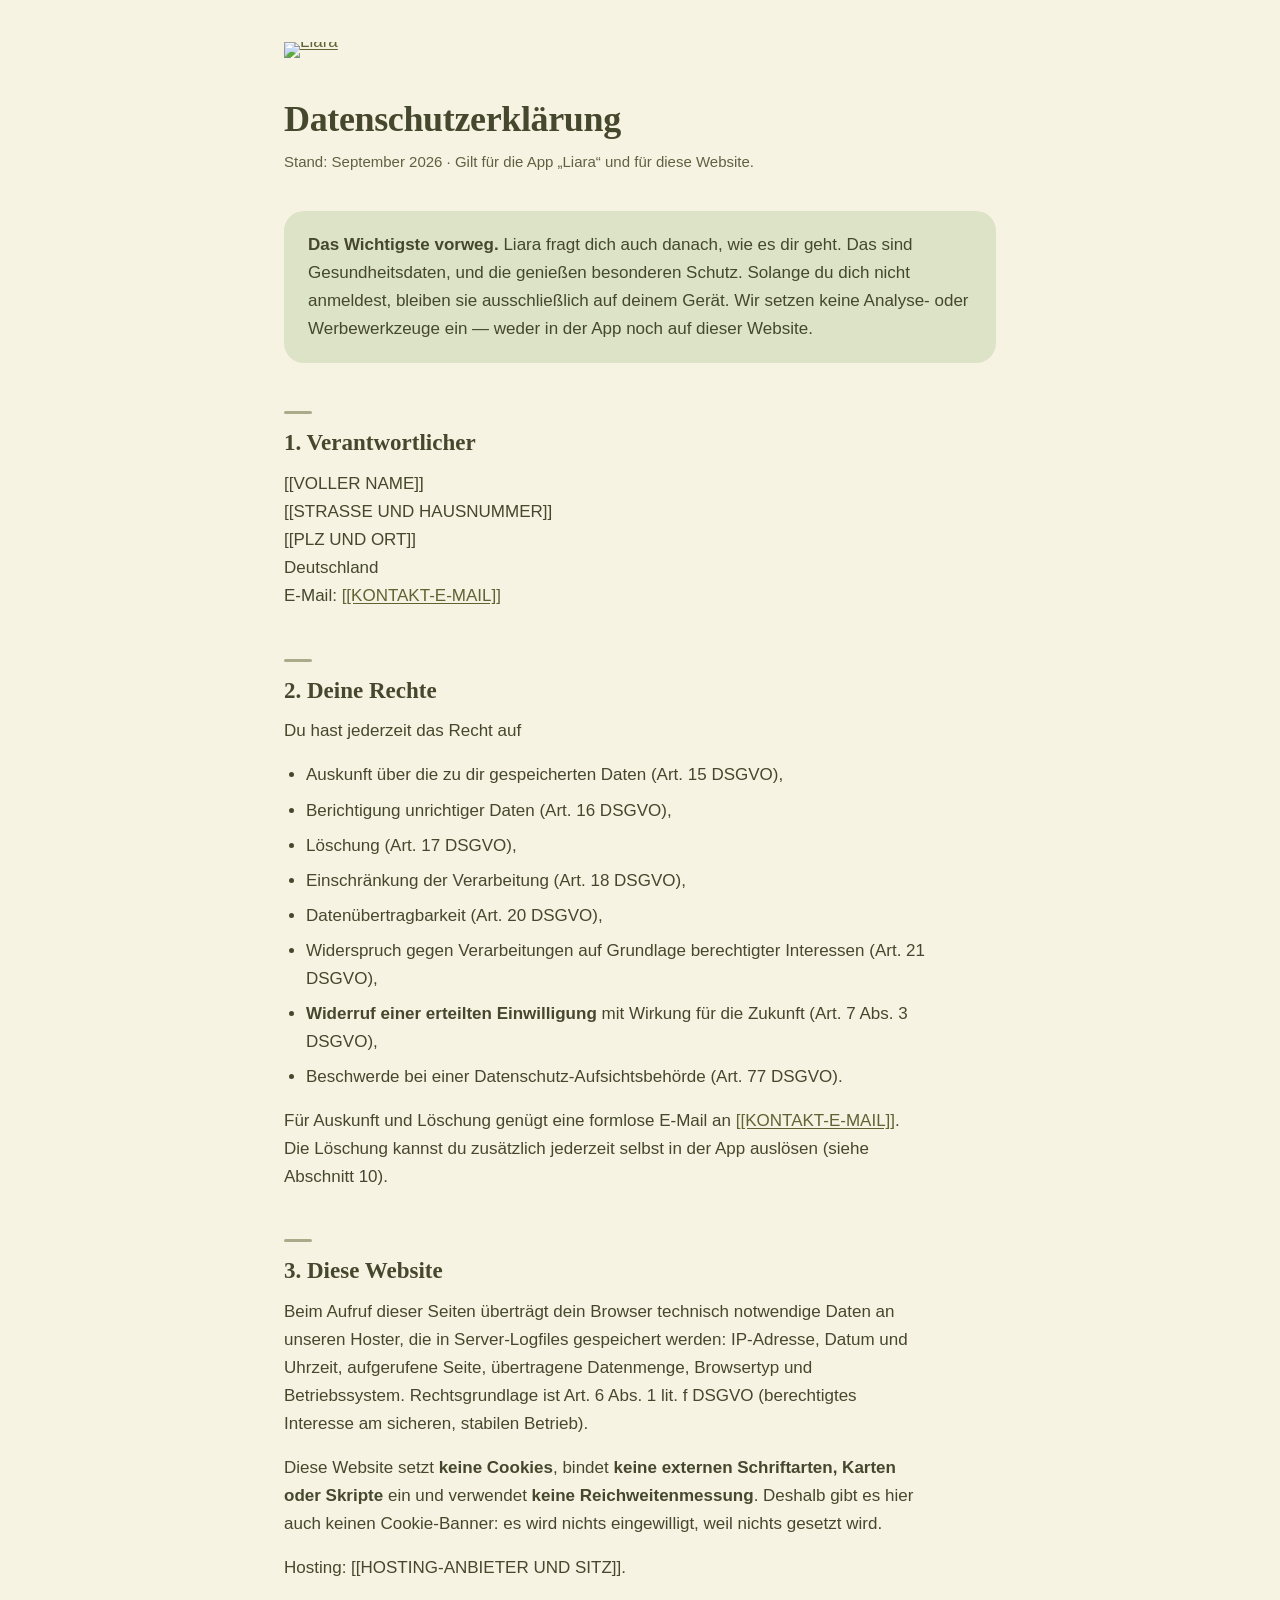
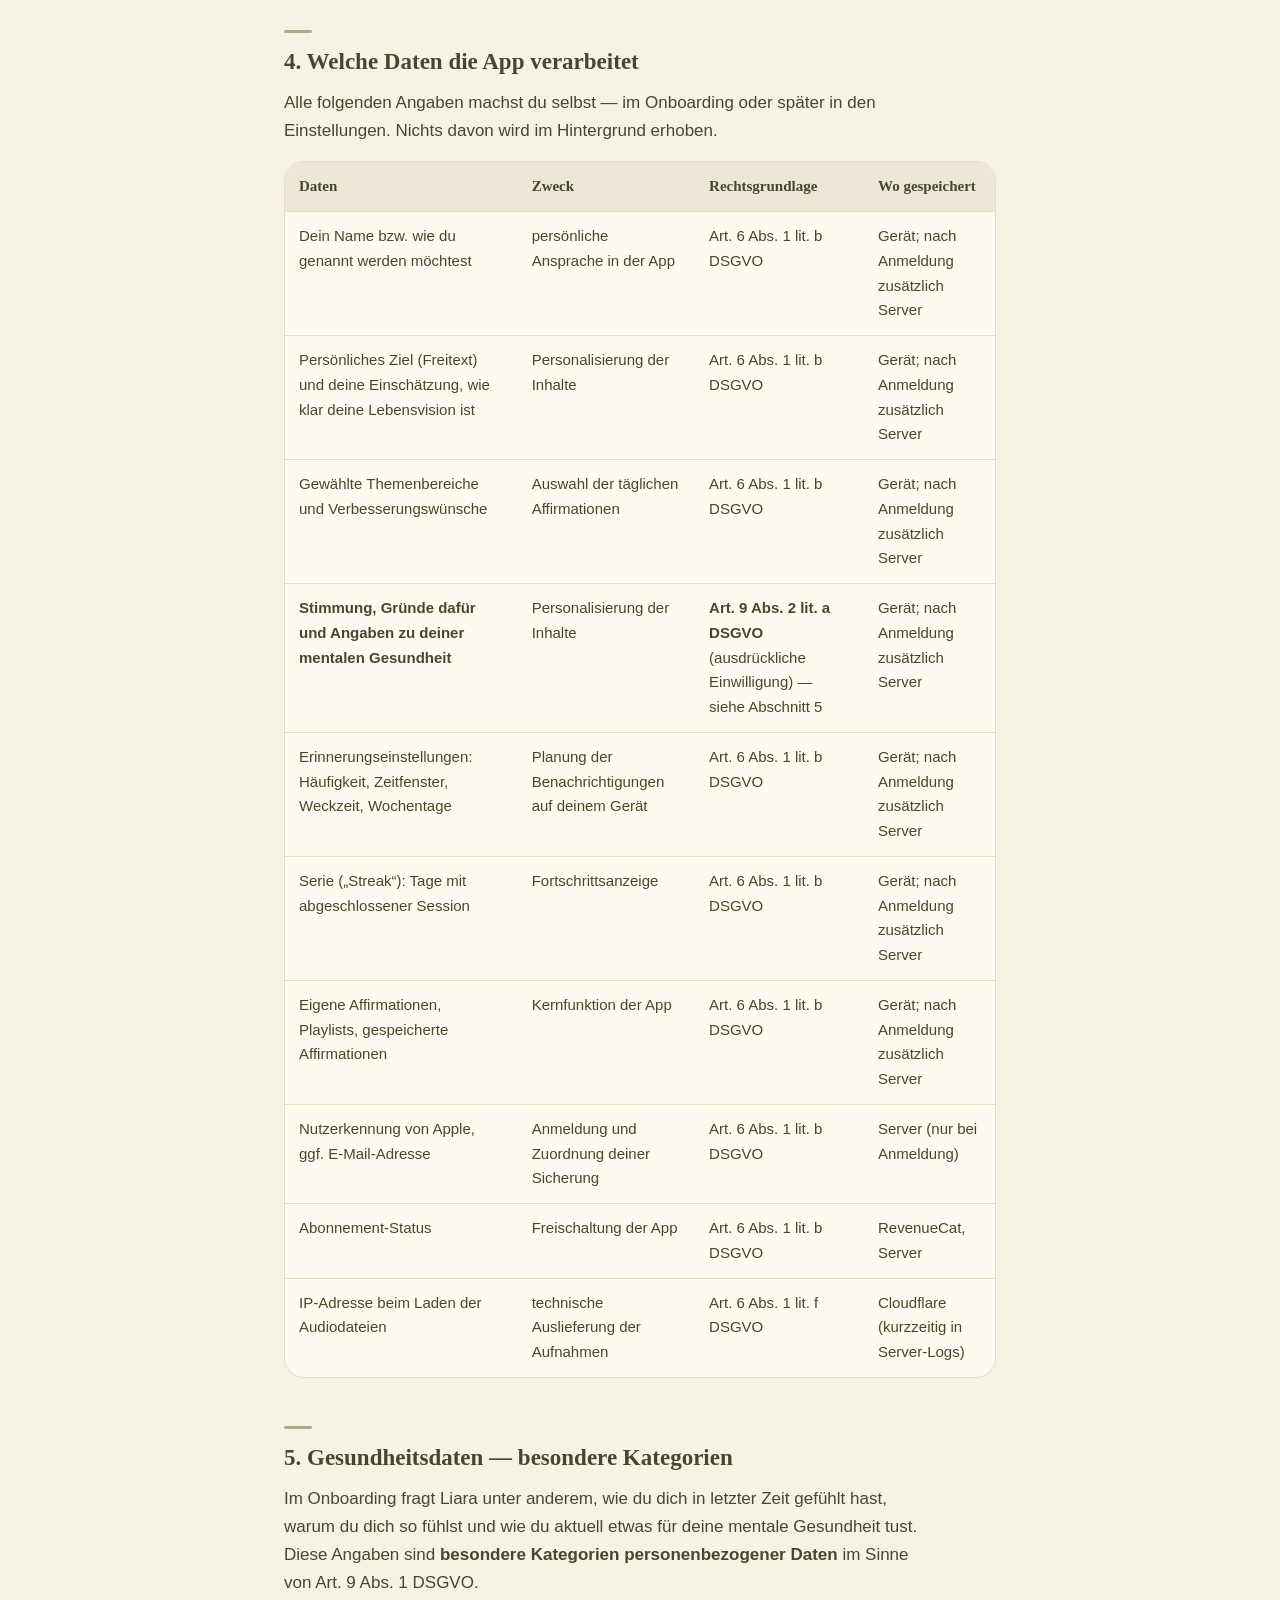
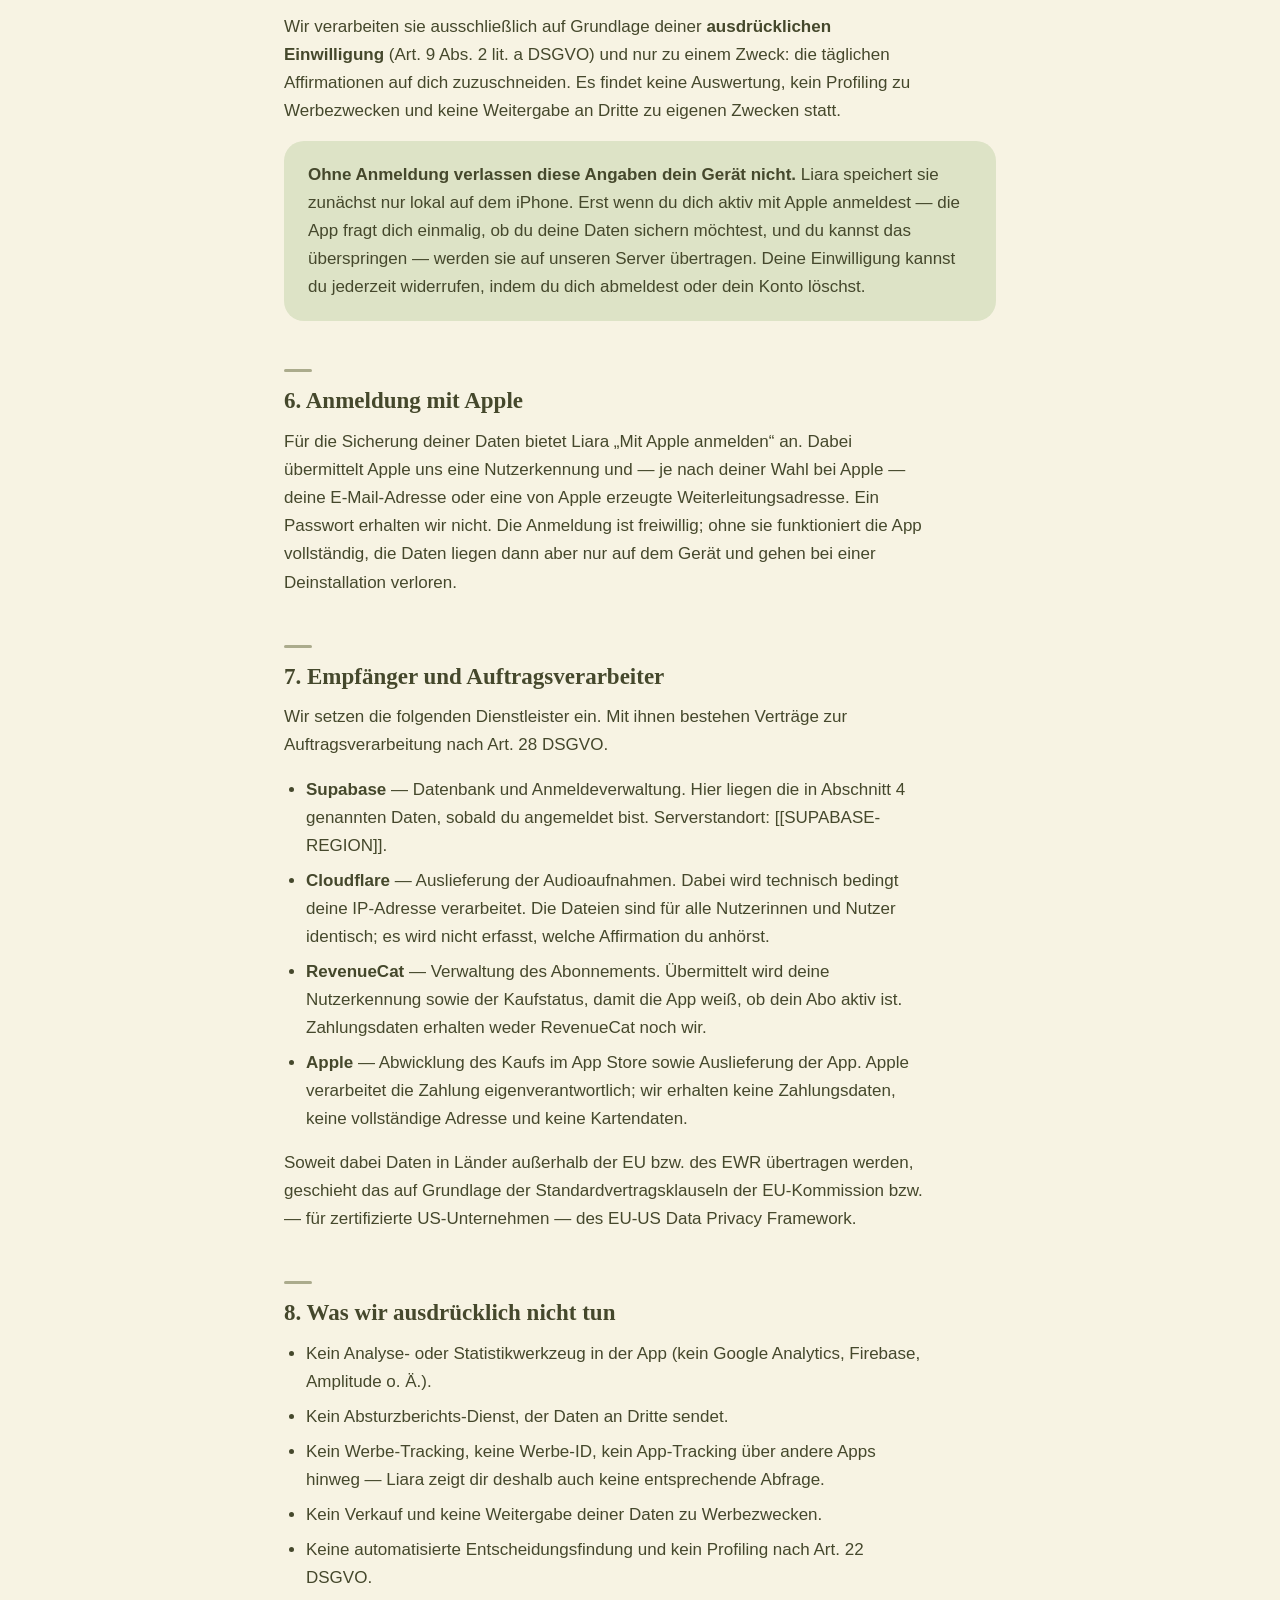
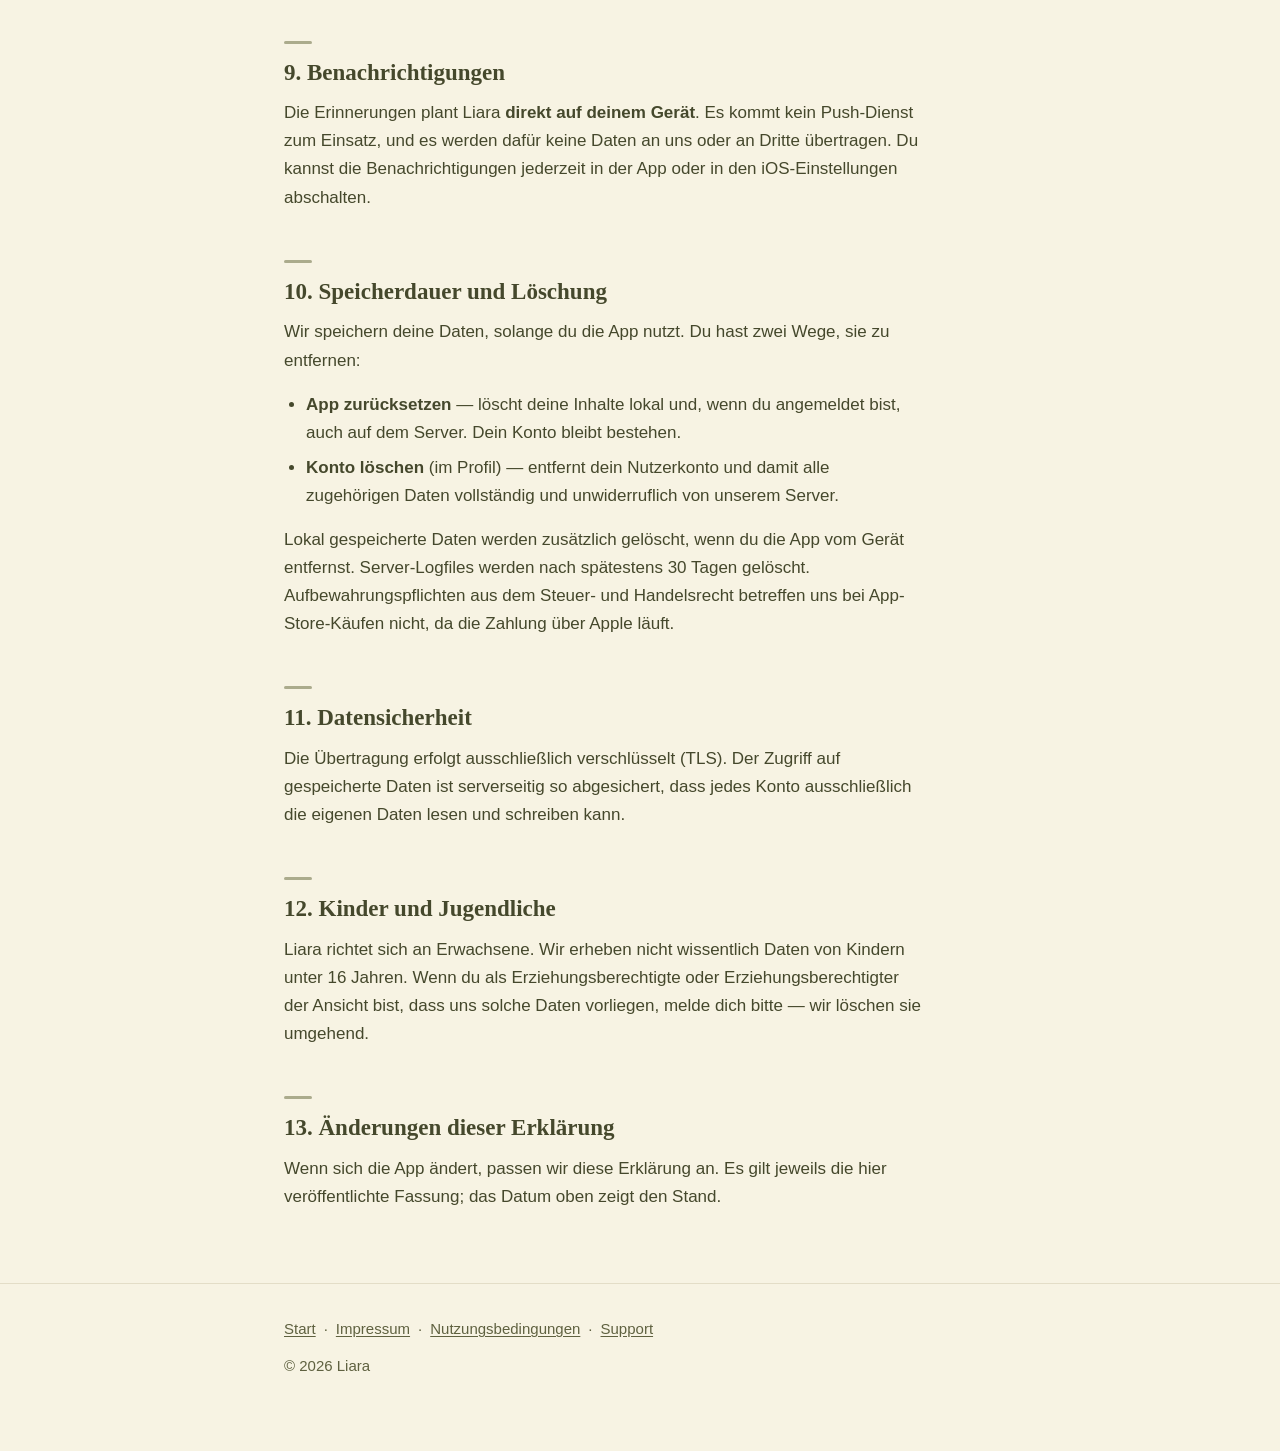
==== datenschutz.html @ dc2c60dd "Add files via upload" ====
<!DOCTYPE html>
<html lang="de">
<head>
<meta charset="utf-8">
<meta name="viewport" content="width=device-width, initial-scale=1">
<title>Datenschutzerklärung — Liara</title>
<meta name="description" content="Welche Daten Liara verarbeitet — und welche das Gerät nie verlassen.">
<link rel="icon" href="assets/favicon.png">
<link rel="apple-touch-icon" href="assets/favicon.png">
<meta property="og:type" content="website">
<meta property="og:title" content="Datenschutzerklärung — Liara">
<meta property="og:description" content="Welche Daten Liara verarbeitet — und welche das Gerät nie verlassen.">
<meta property="og:image" content="https://liara-manifestation.com/assets/og-image.png">
<meta property="og:image:width" content="1200">
<meta property="og:image:height" content="630">
<link rel="stylesheet" href="style.css">
</head>
<body>

<header class="site">
  <div class="wrap">
    <a class="brand" href="index.html"><img src="assets/wordmark.png" width="104" height="31" alt="Liara"></a>
  </div>
</header>

<main>
  <div class="wrap">

    <h1>Datenschutzerklärung</h1>
    <p class="updated">Stand: September 2026 · Gilt für die App „Liara“ und für diese Website.</p>

    <div class="callout">
      <p>
        <strong>Das Wichtigste vorweg.</strong> Liara fragt dich auch danach, wie
        es dir geht. Das sind Gesundheitsdaten, und die genießen besonderen
        Schutz. Solange du dich nicht anmeldest, bleiben sie ausschließlich auf
        deinem Gerät. Wir setzen keine Analyse- oder Werbewerkzeuge ein — weder
        in der App noch auf dieser Website.
      </p>
    </div>

    <h2>1. Verantwortlicher</h2>
    <address>
      [[VOLLER NAME]]<br>
      [[STRASSE UND HAUSNUMMER]]<br>
      [[PLZ UND ORT]]<br>
      Deutschland<br>
      E-Mail: <a href="mailto:[[KONTAKT-E-MAIL]]">[[KONTAKT-E-MAIL]]</a>
    </address>

    <h2>2. Deine Rechte</h2>
    <p>Du hast jederzeit das Recht auf</p>
    <ul>
      <li>Auskunft über die zu dir gespeicherten Daten (Art. 15 DSGVO),</li>
      <li>Berichtigung unrichtiger Daten (Art. 16 DSGVO),</li>
      <li>Löschung (Art. 17 DSGVO),</li>
      <li>Einschränkung der Verarbeitung (Art. 18 DSGVO),</li>
      <li>Datenübertragbarkeit (Art. 20 DSGVO),</li>
      <li>Widerspruch gegen Verarbeitungen auf Grundlage berechtigter Interessen (Art. 21 DSGVO),</li>
      <li><strong>Widerruf einer erteilten Einwilligung</strong> mit Wirkung für die Zukunft (Art. 7 Abs. 3 DSGVO),</li>
      <li>Beschwerde bei einer Datenschutz-Aufsichtsbehörde (Art. 77 DSGVO).</li>
    </ul>
    <p>
      Für Auskunft und Löschung genügt eine formlose E-Mail an
      <a href="mailto:[[KONTAKT-E-MAIL]]">[[KONTAKT-E-MAIL]]</a>. Die Löschung
      kannst du zusätzlich jederzeit selbst in der App auslösen (siehe
      Abschnitt 10).
    </p>

    <h2>3. Diese Website</h2>
    <p>
      Beim Aufruf dieser Seiten überträgt dein Browser technisch notwendige
      Daten an unseren Hoster, die in Server-Logfiles gespeichert werden:
      IP-Adresse, Datum und Uhrzeit, aufgerufene Seite, übertragene Datenmenge,
      Browsertyp und Betriebssystem. Rechtsgrundlage ist Art. 6 Abs. 1 lit. f
      DSGVO (berechtigtes Interesse am sicheren, stabilen Betrieb).
    </p>
    <p>
      Diese Website setzt <strong>keine Cookies</strong>, bindet
      <strong>keine externen Schriftarten, Karten oder Skripte</strong> ein und
      verwendet <strong>keine Reichweitenmessung</strong>. Deshalb gibt es hier
      auch keinen Cookie-Banner: es wird nichts eingewilligt, weil nichts
      gesetzt wird.
    </p>
    <p>Hosting: [[HOSTING-ANBIETER UND SITZ]].</p>

    <h2>4. Welche Daten die App verarbeitet</h2>
    <p>
      Alle folgenden Angaben machst du selbst — im Onboarding oder später in den
      Einstellungen. Nichts davon wird im Hintergrund erhoben.
    </p>

    <div class="table-scroll">
      <table>
        <thead>
          <tr>
            <th>Daten</th>
            <th>Zweck</th>
            <th>Rechtsgrundlage</th>
            <th>Wo gespeichert</th>
          </tr>
        </thead>
        <tbody>
          <tr>
            <td>Dein Name bzw. wie du genannt werden möchtest</td>
            <td>persönliche Ansprache in der App</td>
            <td>Art. 6 Abs. 1 lit. b DSGVO</td>
            <td>Gerät; nach Anmeldung zusätzlich Server</td>
          </tr>
          <tr>
            <td>Persönliches Ziel (Freitext) und deine Einschätzung, wie klar deine Lebensvision ist</td>
            <td>Personalisierung der Inhalte</td>
            <td>Art. 6 Abs. 1 lit. b DSGVO</td>
            <td>Gerät; nach Anmeldung zusätzlich Server</td>
          </tr>
          <tr>
            <td>Gewählte Themenbereiche und Verbesserungswünsche</td>
            <td>Auswahl der täglichen Affirmationen</td>
            <td>Art. 6 Abs. 1 lit. b DSGVO</td>
            <td>Gerät; nach Anmeldung zusätzlich Server</td>
          </tr>
          <tr>
            <td><strong>Stimmung, Gründe dafür und Angaben zu deiner mentalen Gesundheit</strong></td>
            <td>Personalisierung der Inhalte</td>
            <td><strong>Art. 9 Abs. 2 lit. a DSGVO</strong> (ausdrückliche Einwilligung) — siehe Abschnitt 5</td>
            <td>Gerät; nach Anmeldung zusätzlich Server</td>
          </tr>
          <tr>
            <td>Erinnerungseinstellungen: Häufigkeit, Zeitfenster, Weckzeit, Wochentage</td>
            <td>Planung der Benachrichtigungen auf deinem Gerät</td>
            <td>Art. 6 Abs. 1 lit. b DSGVO</td>
            <td>Gerät; nach Anmeldung zusätzlich Server</td>
          </tr>
          <tr>
            <td>Serie („Streak“): Tage mit abgeschlossener Session</td>
            <td>Fortschrittsanzeige</td>
            <td>Art. 6 Abs. 1 lit. b DSGVO</td>
            <td>Gerät; nach Anmeldung zusätzlich Server</td>
          </tr>
          <tr>
            <td>Eigene Affirmationen, Playlists, gespeicherte Affirmationen</td>
            <td>Kernfunktion der App</td>
            <td>Art. 6 Abs. 1 lit. b DSGVO</td>
            <td>Gerät; nach Anmeldung zusätzlich Server</td>
          </tr>
          <tr>
            <td>Nutzerkennung von Apple, ggf. E-Mail-Adresse</td>
            <td>Anmeldung und Zuordnung deiner Sicherung</td>
            <td>Art. 6 Abs. 1 lit. b DSGVO</td>
            <td>Server (nur bei Anmeldung)</td>
          </tr>
          <tr>
            <td>Abonnement-Status</td>
            <td>Freischaltung der App</td>
            <td>Art. 6 Abs. 1 lit. b DSGVO</td>
            <td>RevenueCat, Server</td>
          </tr>
          <tr>
            <td>IP-Adresse beim Laden der Audiodateien</td>
            <td>technische Auslieferung der Aufnahmen</td>
            <td>Art. 6 Abs. 1 lit. f DSGVO</td>
            <td>Cloudflare (kurzzeitig in Server-Logs)</td>
          </tr>
        </tbody>
      </table>
    </div>

    <h2>5. Gesundheitsdaten — besondere Kategorien</h2>
    <p>
      Im Onboarding fragt Liara unter anderem, wie du dich in letzter Zeit
      gefühlt hast, warum du dich so fühlst und wie du aktuell etwas für deine
      mentale Gesundheit tust. Diese Angaben sind <strong>besondere Kategorien
      personenbezogener Daten</strong> im Sinne von Art. 9 Abs. 1 DSGVO.
    </p>
    <p>
      Wir verarbeiten sie ausschließlich auf Grundlage deiner
      <strong>ausdrücklichen Einwilligung</strong> (Art. 9 Abs. 2 lit. a DSGVO)
      und nur zu einem Zweck: die täglichen Affirmationen auf dich
      zuzuschneiden. Es findet keine Auswertung, kein Profiling zu Werbezwecken
      und keine Weitergabe an Dritte zu eigenen Zwecken statt.
    </p>
    <div class="callout">
      <p>
        <strong>Ohne Anmeldung verlassen diese Angaben dein Gerät nicht.</strong>
        Liara speichert sie zunächst nur lokal auf dem iPhone. Erst wenn du dich
        aktiv mit Apple anmeldest — die App fragt dich einmalig, ob du deine
        Daten sichern möchtest, und du kannst das überspringen — werden sie auf
        unseren Server übertragen. Deine Einwilligung kannst du jederzeit
        widerrufen, indem du dich abmeldest oder dein Konto löschst.
      </p>
    </div>

    <h2>6. Anmeldung mit Apple</h2>
    <p>
      Für die Sicherung deiner Daten bietet Liara „Mit Apple anmelden“ an. Dabei
      übermittelt Apple uns eine Nutzerkennung und — je nach deiner Wahl bei
      Apple — deine E-Mail-Adresse oder eine von Apple erzeugte
      Weiterleitungsadresse. Ein Passwort erhalten wir nicht. Die Anmeldung ist
      freiwillig; ohne sie funktioniert die App vollständig, die Daten liegen
      dann aber nur auf dem Gerät und gehen bei einer Deinstallation verloren.
    </p>

    <h2>7. Empfänger und Auftragsverarbeiter</h2>
    <p>
      Wir setzen die folgenden Dienstleister ein. Mit ihnen bestehen Verträge
      zur Auftragsverarbeitung nach Art. 28 DSGVO.
    </p>
    <ul>
      <li>
        <strong>Supabase</strong> — Datenbank und Anmeldeverwaltung. Hier liegen
        die in Abschnitt 4 genannten Daten, sobald du angemeldet bist.
        Serverstandort: [[SUPABASE-REGION]].
      </li>
      <li>
        <strong>Cloudflare</strong> — Auslieferung der Audioaufnahmen. Dabei
        wird technisch bedingt deine IP-Adresse verarbeitet. Die Dateien sind
        für alle Nutzerinnen und Nutzer identisch; es wird nicht erfasst, welche
        Affirmation du anhörst.
      </li>
      <li>
        <strong>RevenueCat</strong> — Verwaltung des Abonnements. Übermittelt
        wird deine Nutzerkennung sowie der Kaufstatus, damit die App weiß, ob
        dein Abo aktiv ist. Zahlungsdaten erhalten weder RevenueCat noch wir.
      </li>
      <li>
        <strong>Apple</strong> — Abwicklung des Kaufs im App Store sowie
        Auslieferung der App. Apple verarbeitet die Zahlung eigenverantwortlich;
        wir erhalten keine Zahlungsdaten, keine vollständige Adresse und keine
        Kartendaten.
      </li>
    </ul>
    <p>
      Soweit dabei Daten in Länder außerhalb der EU bzw. des EWR übertragen
      werden, geschieht das auf Grundlage der Standardvertragsklauseln der
      EU-Kommission bzw. — für zertifizierte US-Unternehmen — des EU-US Data
      Privacy Framework.
    </p>

    <h2>8. Was wir ausdrücklich nicht tun</h2>
    <ul>
      <li>Kein Analyse- oder Statistikwerkzeug in der App (kein Google Analytics, Firebase, Amplitude o. Ä.).</li>
      <li>Kein Absturzberichts-Dienst, der Daten an Dritte sendet.</li>
      <li>Kein Werbe-Tracking, keine Werbe-ID, kein App-Tracking über andere Apps hinweg — Liara zeigt dir deshalb auch keine entsprechende Abfrage.</li>
      <li>Kein Verkauf und keine Weitergabe deiner Daten zu Werbezwecken.</li>
      <li>Keine automatisierte Entscheidungsfindung und kein Profiling nach Art. 22 DSGVO.</li>
    </ul>

    <h2>9. Benachrichtigungen</h2>
    <p>
      Die Erinnerungen plant Liara <strong>direkt auf deinem Gerät</strong>. Es
      kommt kein Push-Dienst zum Einsatz, und es werden dafür keine Daten an uns
      oder an Dritte übertragen. Du kannst die Benachrichtigungen jederzeit in
      der App oder in den iOS-Einstellungen abschalten.
    </p>

    <h2>10. Speicherdauer und Löschung</h2>
    <p>
      Wir speichern deine Daten, solange du die App nutzt. Du hast zwei Wege,
      sie zu entfernen:
    </p>
    <ul>
      <li>
        <strong>App zurücksetzen</strong> — löscht deine Inhalte lokal und, wenn
        du angemeldet bist, auch auf dem Server. Dein Konto bleibt bestehen.
      </li>
      <li>
        <strong>Konto löschen</strong> (im Profil) — entfernt dein Nutzerkonto
        und damit alle zugehörigen Daten vollständig und unwiderruflich von
        unserem Server.
      </li>
    </ul>
    <p>
      Lokal gespeicherte Daten werden zusätzlich gelöscht, wenn du die App vom
      Gerät entfernst. Server-Logfiles werden nach spätestens 30 Tagen gelöscht.
      Aufbewahrungspflichten aus dem Steuer- und Handelsrecht betreffen uns bei
      App-Store-Käufen nicht, da die Zahlung über Apple läuft.
    </p>

    <h2>11. Datensicherheit</h2>
    <p>
      Die Übertragung erfolgt ausschließlich verschlüsselt (TLS). Der Zugriff auf
      gespeicherte Daten ist serverseitig so abgesichert, dass jedes Konto
      ausschließlich die eigenen Daten lesen und schreiben kann.
    </p>

    <h2>12. Kinder und Jugendliche</h2>
    <p>
      Liara richtet sich an Erwachsene. Wir erheben nicht wissentlich Daten von
      Kindern unter 16 Jahren. Wenn du als Erziehungsberechtigte oder
      Erziehungsberechtigter der Ansicht bist, dass uns solche Daten vorliegen,
      melde dich bitte — wir löschen sie umgehend.
    </p>

    <h2>13. Änderungen dieser Erklärung</h2>
    <p>
      Wenn sich die App ändert, passen wir diese Erklärung an. Es gilt jeweils
      die hier veröffentlichte Fassung; das Datum oben zeigt den Stand.
    </p>

  </div>
</main>

<footer class="site">
  <div class="wrap">
    <nav>
      <a href="index.html">Start</a><span class="sep">·</span><a href="impressum.html">Impressum</a><span class="sep">·</span><a href="nutzungsbedingungen.html">Nutzungsbedingungen</a><span class="sep">·</span><a href="support.html">Support</a>
    </nav>
    <p>© 2026 Liara</p>
  </div>
</footer>

</body>
</html>
---- style.css ----
/* Liara — Website
 *
 * Bewusst eine einzige, lokale CSS-Datei: keine Webfonts, kein CDN, kein
 * JavaScript. Nur so ist die Aussage „keine Cookies, kein Tracking" in der
 * Datenschutzerklärung nachweisbar wahr — und es braucht kein Consent-Banner.
 *
 * Alle Werte sind 1:1 aus lib/theme/app_theme.dart (AppColorsData.light,
 * AppRadius, AppSpacing, AppText) übernommen. Keine eigenen Farbtöne erfinden:
 * die Paare sind in test/theme_test.dart auf WCAG-AA festgenagelt.
 */

:root {
  color-scheme: light;

  /* Flächen */
  --background: #f7f3e3;   /* Ivory — Markengrund */
  --surface: #fdfbf1;
  --surface-alt: #ede8d5;

  /* Schrift */
  --text: #45482c;         /* Olive — dunkelster Kern der Logo-Schrift */
  --text-muted: #5f6140;
  --text-faint: #9aa07e;

  /* Akzent — dezent, NICHT die CTA-Fläche (Ink-Fill-Regel der App) */
  --accent: #5f6435;
  --accent-soft: #dde3c6;
  --selected-fill: #edf0dc;
  --on-accent: #f7f3e3;

  /* Kontraststarke Füllfläche: Ink trägt, Ivory schreibt darauf */
  --ink: #383c23;
  --on-ink: #f7f3e3;

  --border: #e3ddc7;
  --image-border: #c3d1a2;
  --image-border-width: 1px;

  /* Schatten — Basis #2B2F1C, Alphas wie shadowLevel1/2/Hero */
  --shadow-1: 0 2px 8px rgba(43, 47, 28, 0.04);
  --shadow-2: 0 3px 10px rgba(43, 47, 28, 0.05);
  --shadow-hero: 0 8px 24px rgba(43, 47, 28, 0.12);

  /* Radien — AppRadius */
  --r-button: 32px;
  --r-card: 20px;
  --r-card-lg: 24px;
  --r-input: 16px;
  --r-affirmation: 28px;   /* SessionAffirmationCard */

  --serif: Georgia, "Times New Roman", serif;
  --sans: -apple-system, BlinkMacSystemFont, "Segoe UI", Roboto, sans-serif;

  /* Lesbare Zeilenlänge für die Rechtstexte */
  --measure: 68ch;
}

* {
  box-sizing: border-box;
}

html {
  -webkit-text-size-adjust: 100%;
}

body {
  margin: 0;
  background: var(--background);
  color: var(--text);
  font-family: var(--sans);
  font-size: 17px;
  line-height: 1.65;
}

img {
  max-width: 100%;
}

.wrap {
  max-width: 760px;
  margin: 0 auto;
  padding: 0 24px;
}

.wrap--wide {
  max-width: 960px;
}

/* ---------- Kopf ---------- */

header.site {
  padding: 28px 0 4px;
}

header.site .brand {
  display: inline-block;
  line-height: 0;
}

header.site .brand img {
  width: 104px;
  height: auto;
}

/* ---------- Text ---------- */

main {
  padding: 8px 0 56px;
}

h1 {
  font-family: var(--serif);
  font-size: 36px;
  line-height: 1.18;
  font-weight: 700;
  margin: 28px 0 10px;
  letter-spacing: -0.01em;
}

h2 {
  font-family: var(--serif);
  font-size: 23px;
  line-height: 1.3;
  font-weight: 700;
  margin: 48px 0 12px;
}

/* Kleiner Oliv-Marker statt durchgezogener Trennlinie: gliedert ruhiger,
   besonders in langen Rechtstexten. */
h2::before {
  content: "";
  display: block;
  width: 28px;
  height: 3px;
  margin-bottom: 14px;
  border-radius: 2px;
  background: var(--accent);
  opacity: 0.5;
}

h3 {
  font-family: var(--serif);
  font-size: 18px;
  font-weight: 700;
  margin: 26px 0 6px;
}

p,
ul,
ol {
  margin: 0 0 16px;
}

/* Zeilenlänge begrenzen — in Karten und Hero hebt das der Container auf. */
main > .wrap > p,
main > .wrap > ul,
main > .wrap > ol,
main > .wrap > address {
  max-width: var(--measure);
}

ul,
ol {
  padding-left: 22px;
}

li {
  margin-bottom: 7px;
}

a {
  color: var(--accent);
  text-underline-offset: 2px;
}

a:hover {
  color: var(--ink);
}

:focus-visible {
  outline: 3px solid var(--accent);
  outline-offset: 3px;
  border-radius: 4px;
}

strong {
  font-weight: 700;
}

.lead {
  font-size: 20px;
  line-height: 1.5;
  color: var(--text-muted);
  margin-bottom: 28px;
  max-width: 34ch;
}

.updated {
  font-size: 15px;
  color: var(--text-muted);
  margin-bottom: 36px;
}

.eyebrow {
  font-size: 12px;
  font-weight: 600;
  letter-spacing: 0.18em;
  text-transform: uppercase;
  color: var(--text-muted);
  margin: 0 0 10px;
}

address {
  font-style: normal;
  margin-bottom: 16px;
}

/* ---------- Startseite: Hero ---------- */

.hero {
  text-align: center;
  padding: 56px 0 8px;
}

.hero__mark {
  width: 236px;
  height: auto;
  margin: 0 auto 28px;
}

/* Die eine bewusst englische Zeile der App (step_welcome.dart) */
.hero__tagline {
  font-family: var(--serif);
  font-size: 30px;
  line-height: 1.32;
  font-weight: 500;
  font-style: italic;
  margin: 0 0 18px;
}

.hero__sub {
  font-size: 18px;
  color: var(--text-muted);
  max-width: 44ch;
  margin: 0 auto;
}

/* ---------- Startseite: Screenshots ---------- */

/* Echte Screenshots statt eines nachgebauten Geräterahmens: das Bild bringt
   seine eigenen Rundungen mit, der Rahmen ist derselbe feine Salbeirand wie
   auf den Bildkacheln der App (--image-border). */

.shots {
  display: grid;
  grid-template-columns: repeat(3, 1fr);
  gap: 20px;
  align-items: start;
  padding: 44px 0 8px;
}

.shot {
  margin: 0;
  text-align: center;
}

.shot img {
  display: block;
  width: 100%;
  height: auto;
  border-radius: var(--r-card-lg);
  border: var(--image-border-width) solid var(--image-border);
  box-shadow: var(--shadow-hero);
  background: var(--surface);
}

.shot figcaption {
  margin-top: 14px;
  font-size: 14px;
  color: var(--text-muted);
}

/* ---------- Bausteine ---------- */

.features {
  display: grid;
  grid-template-columns: repeat(3, 1fr);
  gap: 16px;
  margin: 8px 0 8px;
}

.card {
  background: var(--surface);
  border: 1px solid var(--border);
  border-radius: var(--r-card-lg);
  box-shadow: var(--shadow-2);
  padding: 24px;
}

.card h3 {
  margin-top: 0;
}

.card > :last-child {
  margin-bottom: 0;
}

.card p {
  color: var(--text-muted);
  margin-bottom: 0;
}

/* Ruhige Akzentfläche — helle Lasur, keine Tonverschiebung ins Greige. */
.panel {
  background: var(--accent-soft);
  border-radius: var(--r-card-lg);
  padding: 30px 32px;
  margin: 40px 0;
}

.panel h2 {
  margin-top: 0;
}

.panel h2::before {
  background: var(--ink);
  opacity: 0.35;
}

.panel > :last-child {
  margin-bottom: 0;
}

/* Hinweisblock in den Rechtstexten */
.callout {
  background: var(--accent-soft);
  border-radius: var(--r-card);
  padding: 20px 24px;
  margin: 0 0 26px;
  max-width: none;
}

.callout > :last-child {
  margin-bottom: 0;
}

/* Kontraststarke Fläche: Ink füllt, Ivory schreibt — Ink-Fill-Regel. */
.cta {
  background: var(--ink);
  color: var(--on-ink);
  border-radius: var(--r-card-lg);
  padding: 40px 32px;
  margin: 48px 0 8px;
  text-align: center;
}

.cta h2 {
  color: var(--on-ink);
  margin: 0 0 10px;
}

.cta h2::before {
  display: none;
}

.cta p {
  color: rgba(247, 243, 227, 0.78);
  max-width: 46ch;
  margin: 0 auto 24px;
}

/* Nur Fließtext-Links im dunklen Block — der Button bringt seine eigene
   Farbgebung mit (Ivory-Fläche, Ink-Schrift). Ohne :not(.btn) gewinnt diese
   Regel über `.btn` und das Label wird ivory auf ivory. */
.cta a:not(.btn) {
  color: var(--on-ink);
}

.btn {
  display: inline-block;
  background: var(--on-ink);
  color: var(--ink);
  border-radius: var(--r-button);
  padding: 14px 30px;
  font-weight: 600;
  text-decoration: none;
}

.btn:hover {
  color: var(--ink);
  opacity: 0.9;
}

/* FAQ-Karten auf der Support-Seite */
.faq {
  display: grid;
  gap: 14px;
  margin-bottom: 8px;
}

.faq .card h3 {
  font-size: 18px;
}

.faq .card p,
.faq .card ul {
  color: var(--text);
}

/* Tabellen dürfen als einzige horizontal scrollen, damit die Seite es nie tut. */
.table-scroll {
  overflow-x: auto;
  margin: 0 0 26px;
  border: 1px solid var(--border);
  border-radius: var(--r-card);
  background: var(--surface);
  -webkit-overflow-scrolling: touch;
}

table {
  border-collapse: collapse;
  width: 100%;
  min-width: 560px;
  font-size: 15px;
}

th,
td {
  text-align: left;
  vertical-align: top;
  padding: 12px 14px;
  border-bottom: 1px solid var(--border);
}

th {
  background: var(--surface-alt);
  font-weight: 700;
  font-family: var(--serif);
}

tr:last-child td {
  border-bottom: none;
}

/* ---------- Fuß ---------- */

footer.site {
  border-top: 1px solid var(--border);
  padding: 30px 0 56px;
  font-size: 15px;
  color: var(--text-muted);
}

footer.site nav {
  margin-bottom: 10px;
  line-height: 2;
}

footer.site a {
  color: var(--text-muted);
  text-decoration: underline;
  white-space: nowrap;
}

footer.site .sep {
  padding: 0 8px;
  color: var(--text-muted);
}

/* ---------- Schmale Displays ---------- */

@media (max-width: 760px) {
  .features {
    grid-template-columns: 1fr;
  }

  .shots {
    grid-template-columns: repeat(3, 66%);
    gap: 14px;
    overflow-x: auto;
    scroll-snap-type: x mandatory;
    scroll-padding: 0 18px;
    padding-bottom: 14px;
    -webkit-overflow-scrolling: touch;
  }

  .shot {
    scroll-snap-align: center;
  }
}

@media (max-width: 480px) {
  body {
    font-size: 16px;
  }

  .wrap {
    padding: 0 18px;
  }

  h1 {
    font-size: 29px;
  }

  h2 {
    font-size: 21px;
  }

  .hero {
    padding-top: 36px;
  }

  .hero__mark {
    width: 186px;
  }

  .hero__tagline {
    font-size: 25px;
  }

  .lead {
    font-size: 18px;
  }

  .panel,
  .cta {
    padding: 26px 20px;
  }
}

@media (prefers-reduced-motion: reduce) {
  * {
    animation: none !important;
    transition: none !important;
  }
}
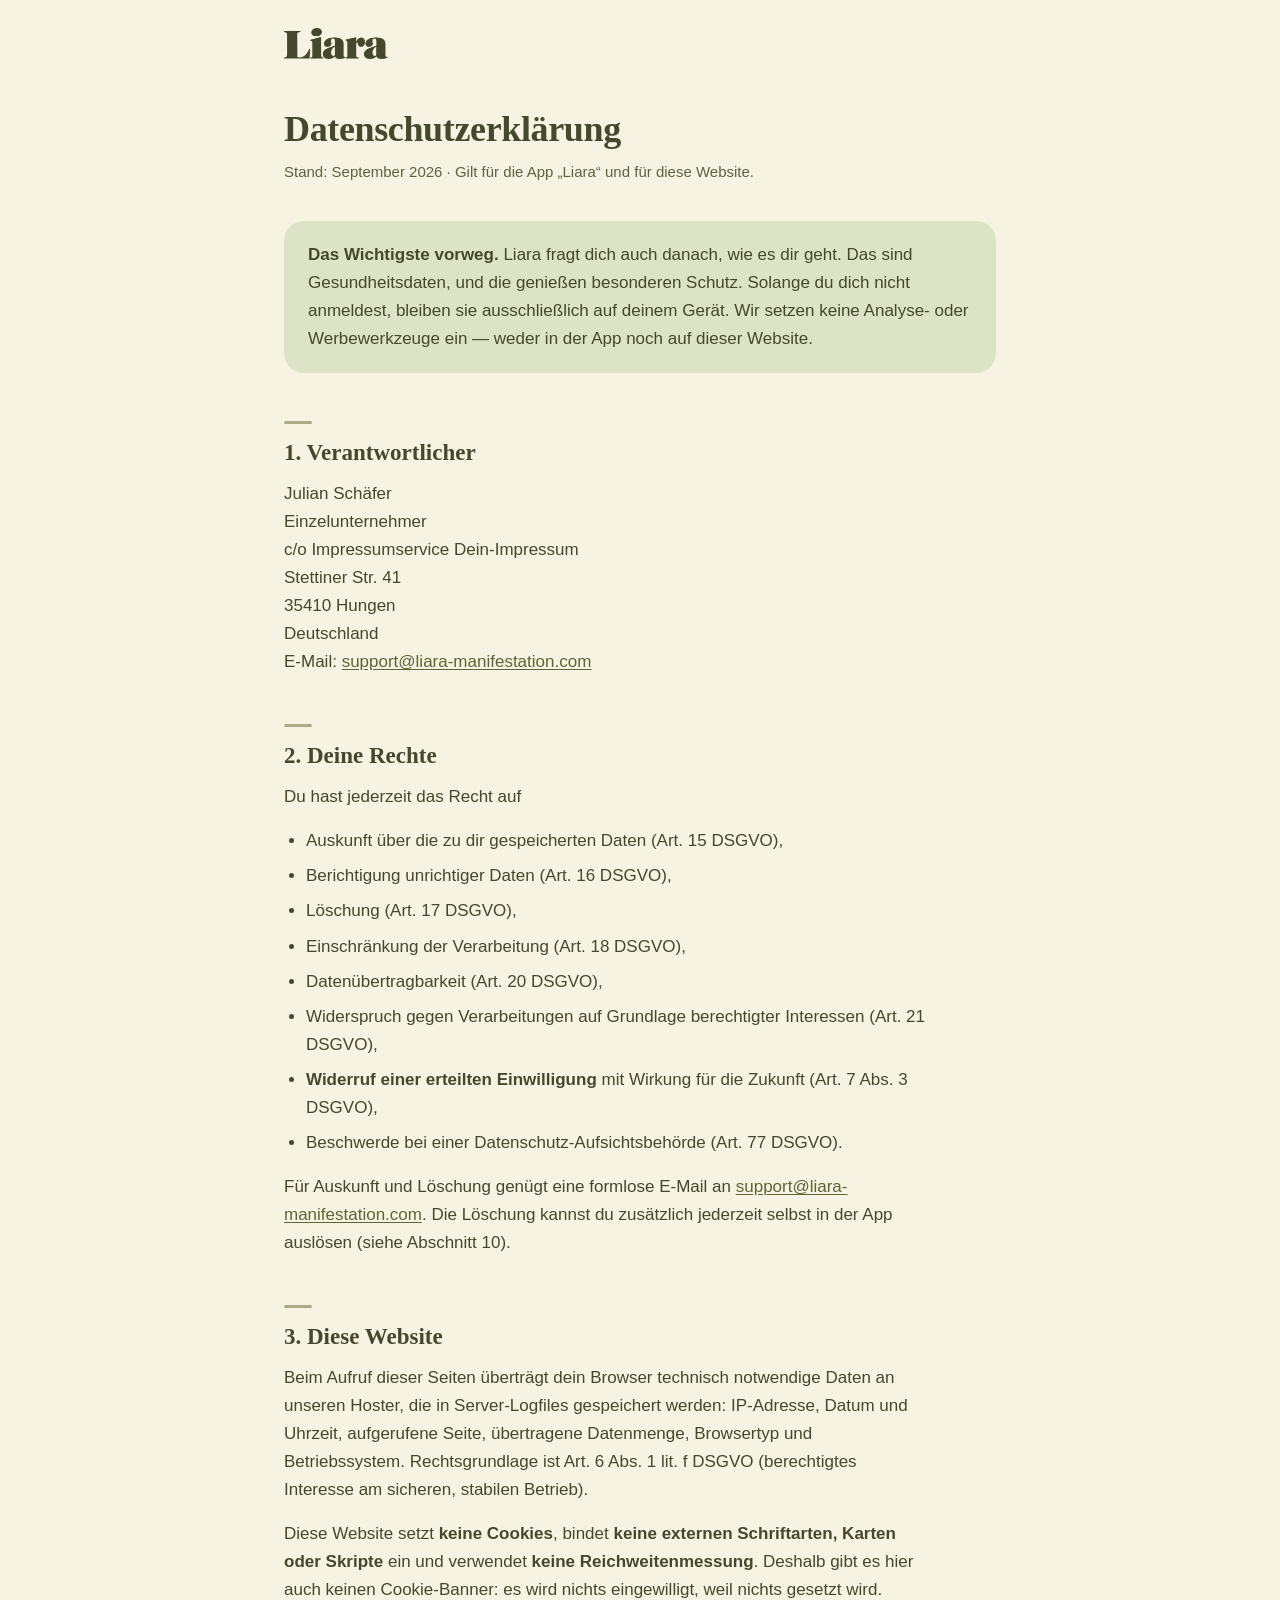
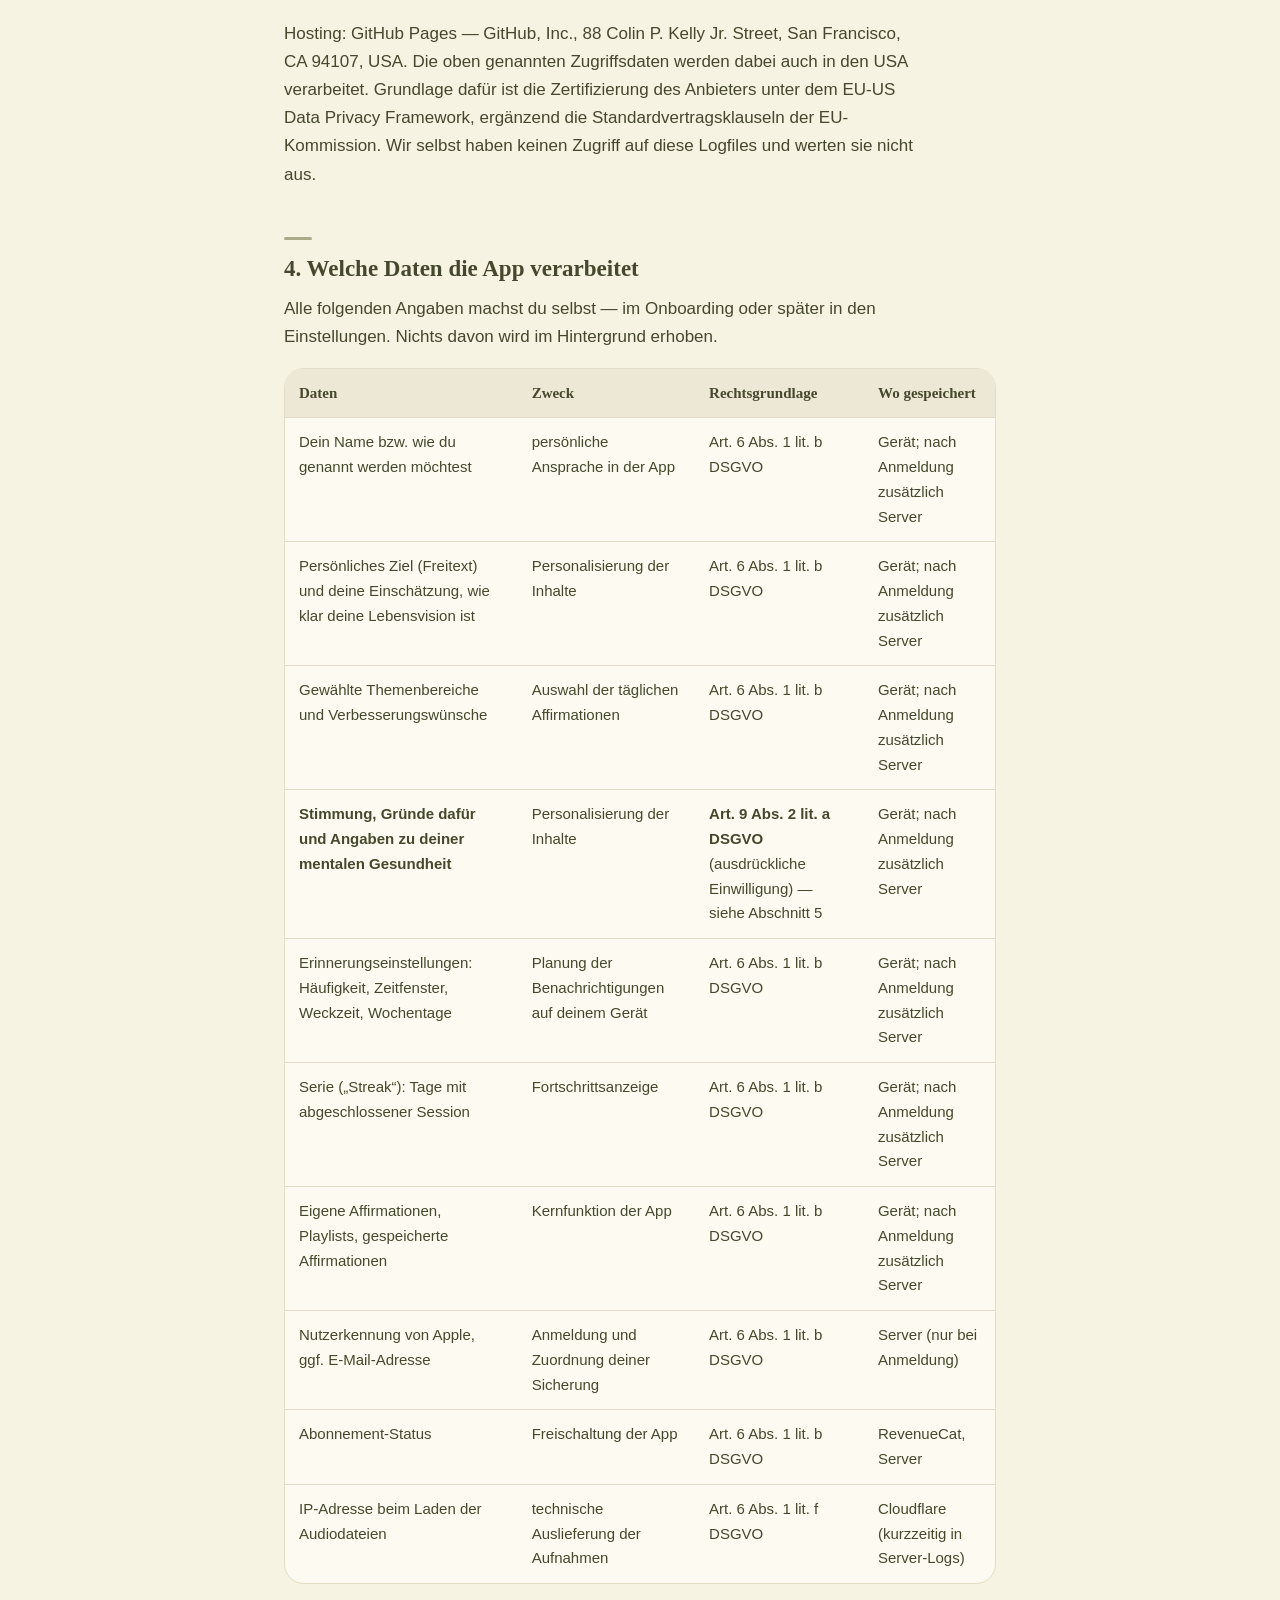
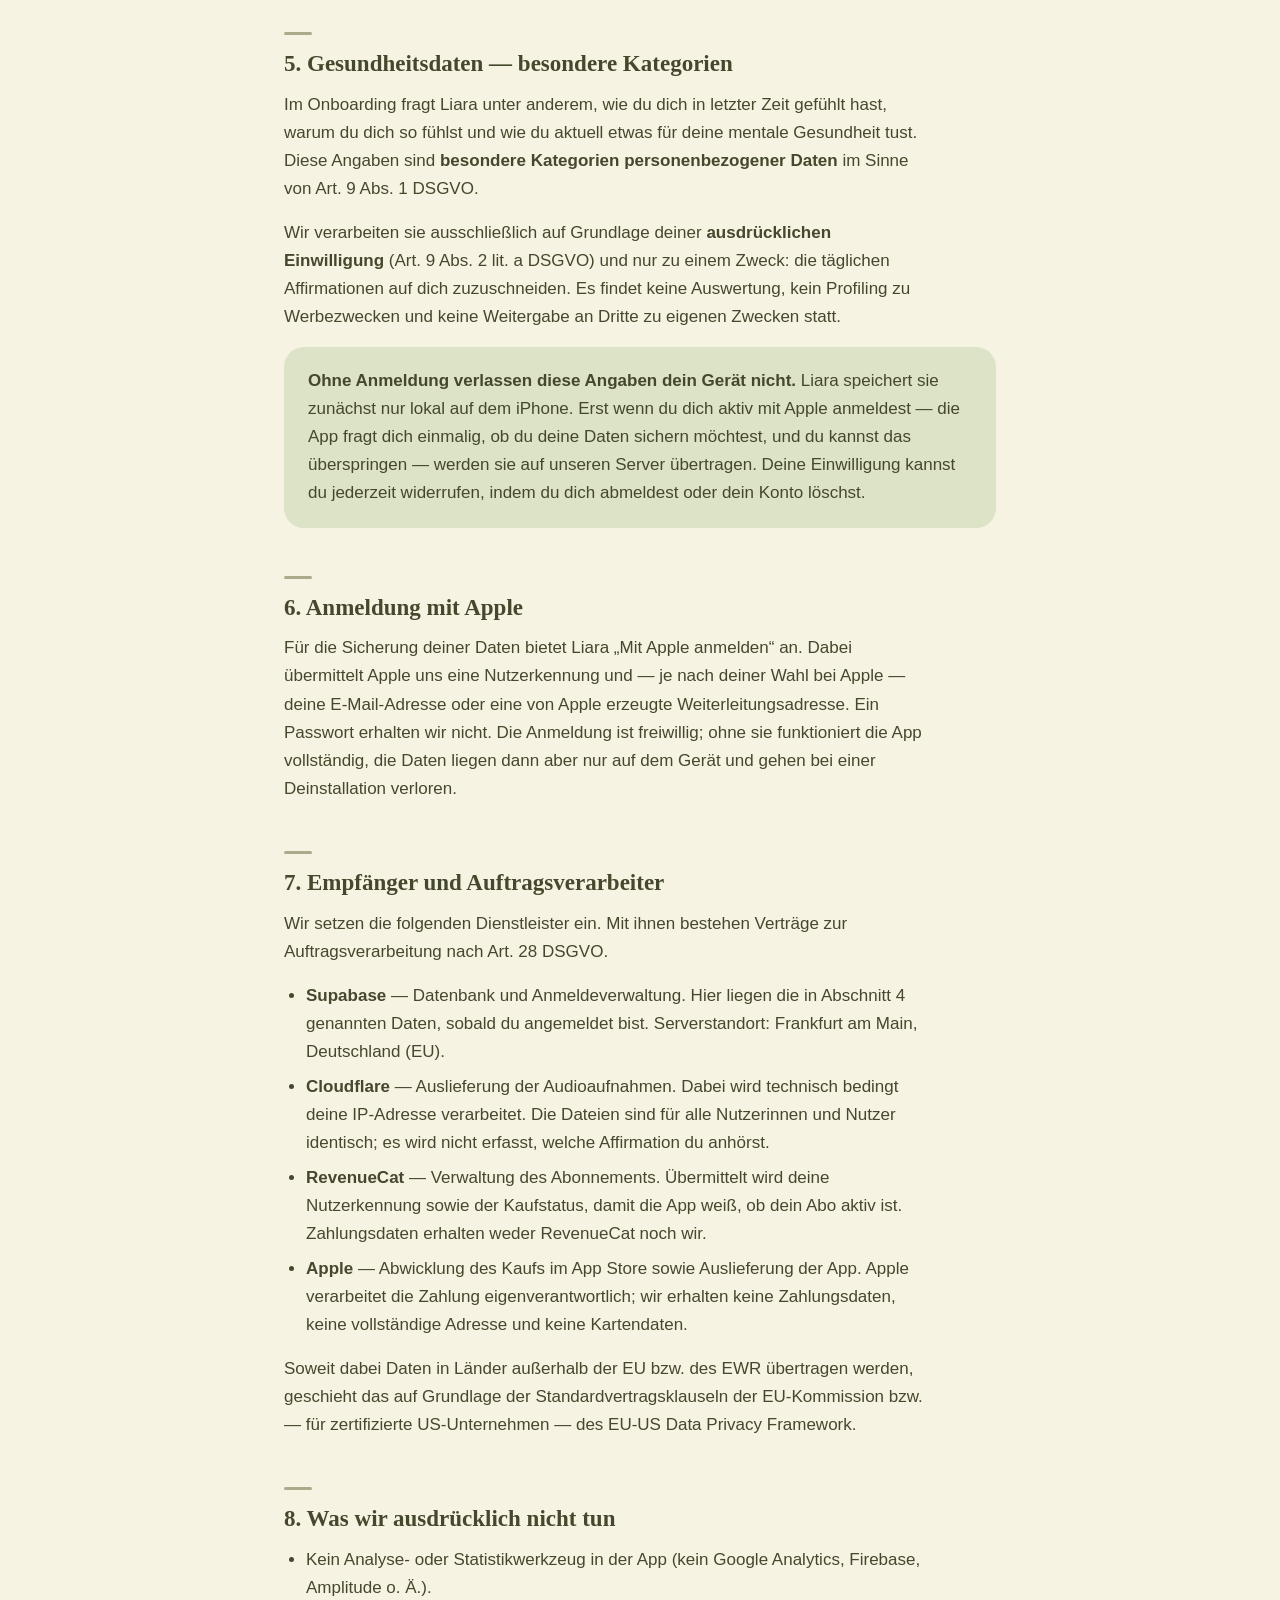
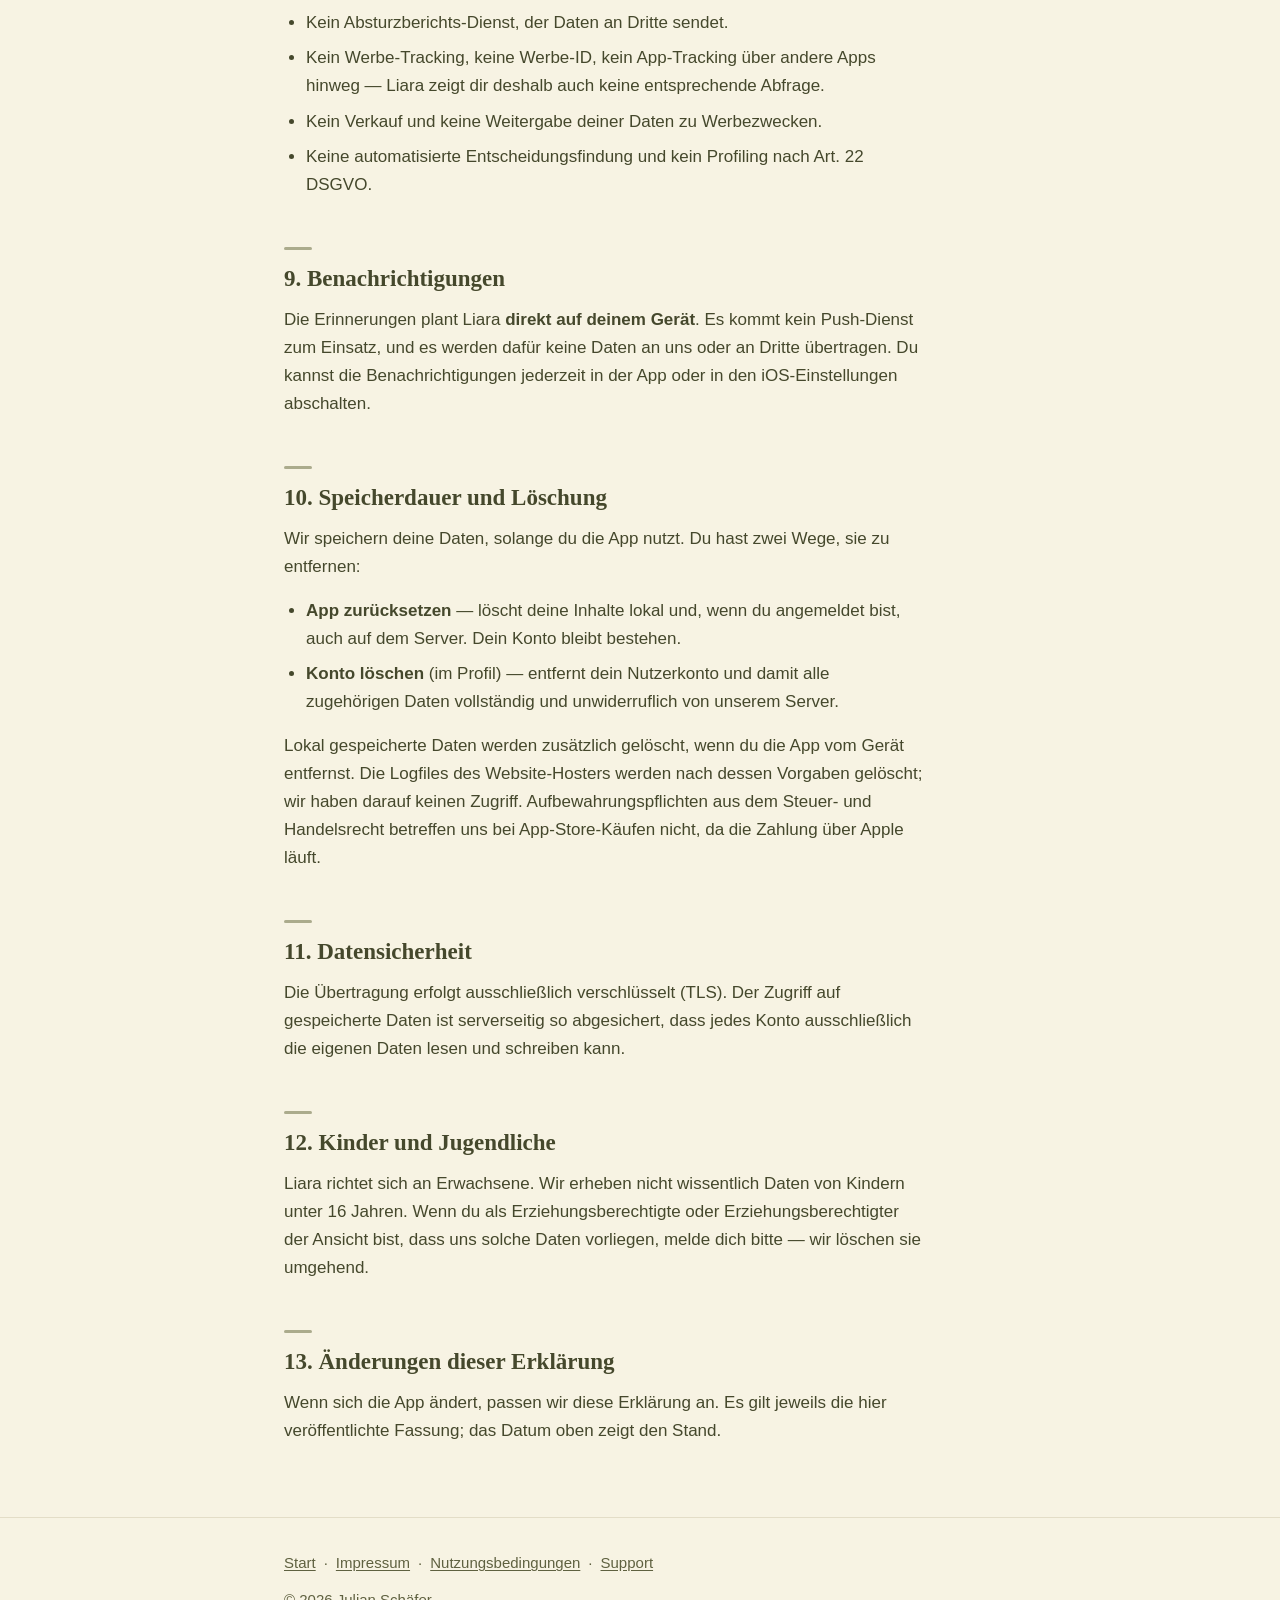
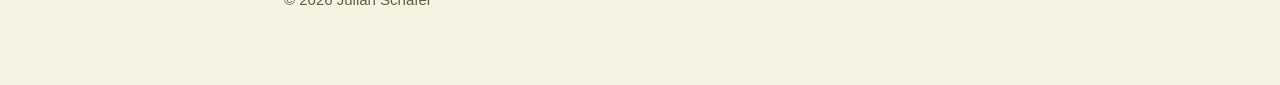
==== commit 2fd26eed: "Add files via upload" ====
--- a/datenschutz.html
+++ b/datenschutz.html
@@ -41,11 +41,13 @@
 
     <h2>1. Verantwortlicher</h2>
     <address>
-      [[VOLLER NAME]]<br>
-      [[STRASSE UND HAUSNUMMER]]<br>
-      [[PLZ UND ORT]]<br>
+      Julian Schäfer<br>
+      Einzelunternehmer<br>
+      c/o Impressumservice Dein-Impressum<br>
+      Stettiner Str. 41<br>
+      35410 Hungen<br>
       Deutschland<br>
-      E-Mail: <a href="mailto:[[KONTAKT-E-MAIL]]">[[KONTAKT-E-MAIL]]</a>
+      E-Mail: <a href="mailto:support@liara-manifestation.com">support@liara-manifestation.com</a>
     </address>
 
     <h2>2. Deine Rechte</h2>
@@ -62,7 +64,7 @@
     </ul>
     <p>
       Für Auskunft und Löschung genügt eine formlose E-Mail an
-      <a href="mailto:[[KONTAKT-E-MAIL]]">[[KONTAKT-E-MAIL]]</a>. Die Löschung
+      <a href="mailto:support@liara-manifestation.com">support@liara-manifestation.com</a>. Die Löschung
       kannst du zusätzlich jederzeit selbst in der App auslösen (siehe
       Abschnitt 10).
     </p>
@@ -82,7 +84,14 @@
       auch keinen Cookie-Banner: es wird nichts eingewilligt, weil nichts
       gesetzt wird.
     </p>
-    <p>Hosting: [[HOSTING-ANBIETER UND SITZ]].</p>
+    <p>
+      Hosting: GitHub Pages — GitHub, Inc., 88 Colin P. Kelly Jr. Street,
+      San Francisco, CA 94107, USA. Die oben genannten Zugriffsdaten werden
+      dabei auch in den USA verarbeitet. Grundlage dafür ist die Zertifizierung
+      des Anbieters unter dem EU-US Data Privacy Framework, ergänzend die
+      Standardvertragsklauseln der EU-Kommission. Wir selbst haben keinen
+      Zugriff auf diese Logfiles und werten sie nicht aus.
+    </p>
 
     <h2>4. Welche Daten die App verarbeitet</h2>
     <p>
@@ -209,7 +218,7 @@
       <li>
         <strong>Supabase</strong> — Datenbank und Anmeldeverwaltung. Hier liegen
         die in Abschnitt 4 genannten Daten, sobald du angemeldet bist.
-        Serverstandort: [[SUPABASE-REGION]].
+        Serverstandort: Frankfurt am Main, Deutschland (EU).
       </li>
       <li>
         <strong>Cloudflare</strong> — Auslieferung der Audioaufnahmen. Dabei
@@ -271,7 +280,8 @@
     </ul>
     <p>
       Lokal gespeicherte Daten werden zusätzlich gelöscht, wenn du die App vom
-      Gerät entfernst. Server-Logfiles werden nach spätestens 30 Tagen gelöscht.
+      Gerät entfernst. Die Logfiles des Website-Hosters werden nach dessen
+      Vorgaben gelöscht; wir haben darauf keinen Zugriff.
       Aufbewahrungspflichten aus dem Steuer- und Handelsrecht betreffen uns bei
       App-Store-Käufen nicht, da die Zahlung über Apple läuft.
     </p>
@@ -305,7 +315,7 @@
     <nav>
       <a href="index.html">Start</a><span class="sep">·</span><a href="impressum.html">Impressum</a><span class="sep">·</span><a href="nutzungsbedingungen.html">Nutzungsbedingungen</a><span class="sep">·</span><a href="support.html">Support</a>
     </nav>
-    <p>© 2026 Liara</p>
+    <p>© 2026 Julian Schäfer</p>
   </div>
 </footer>
 
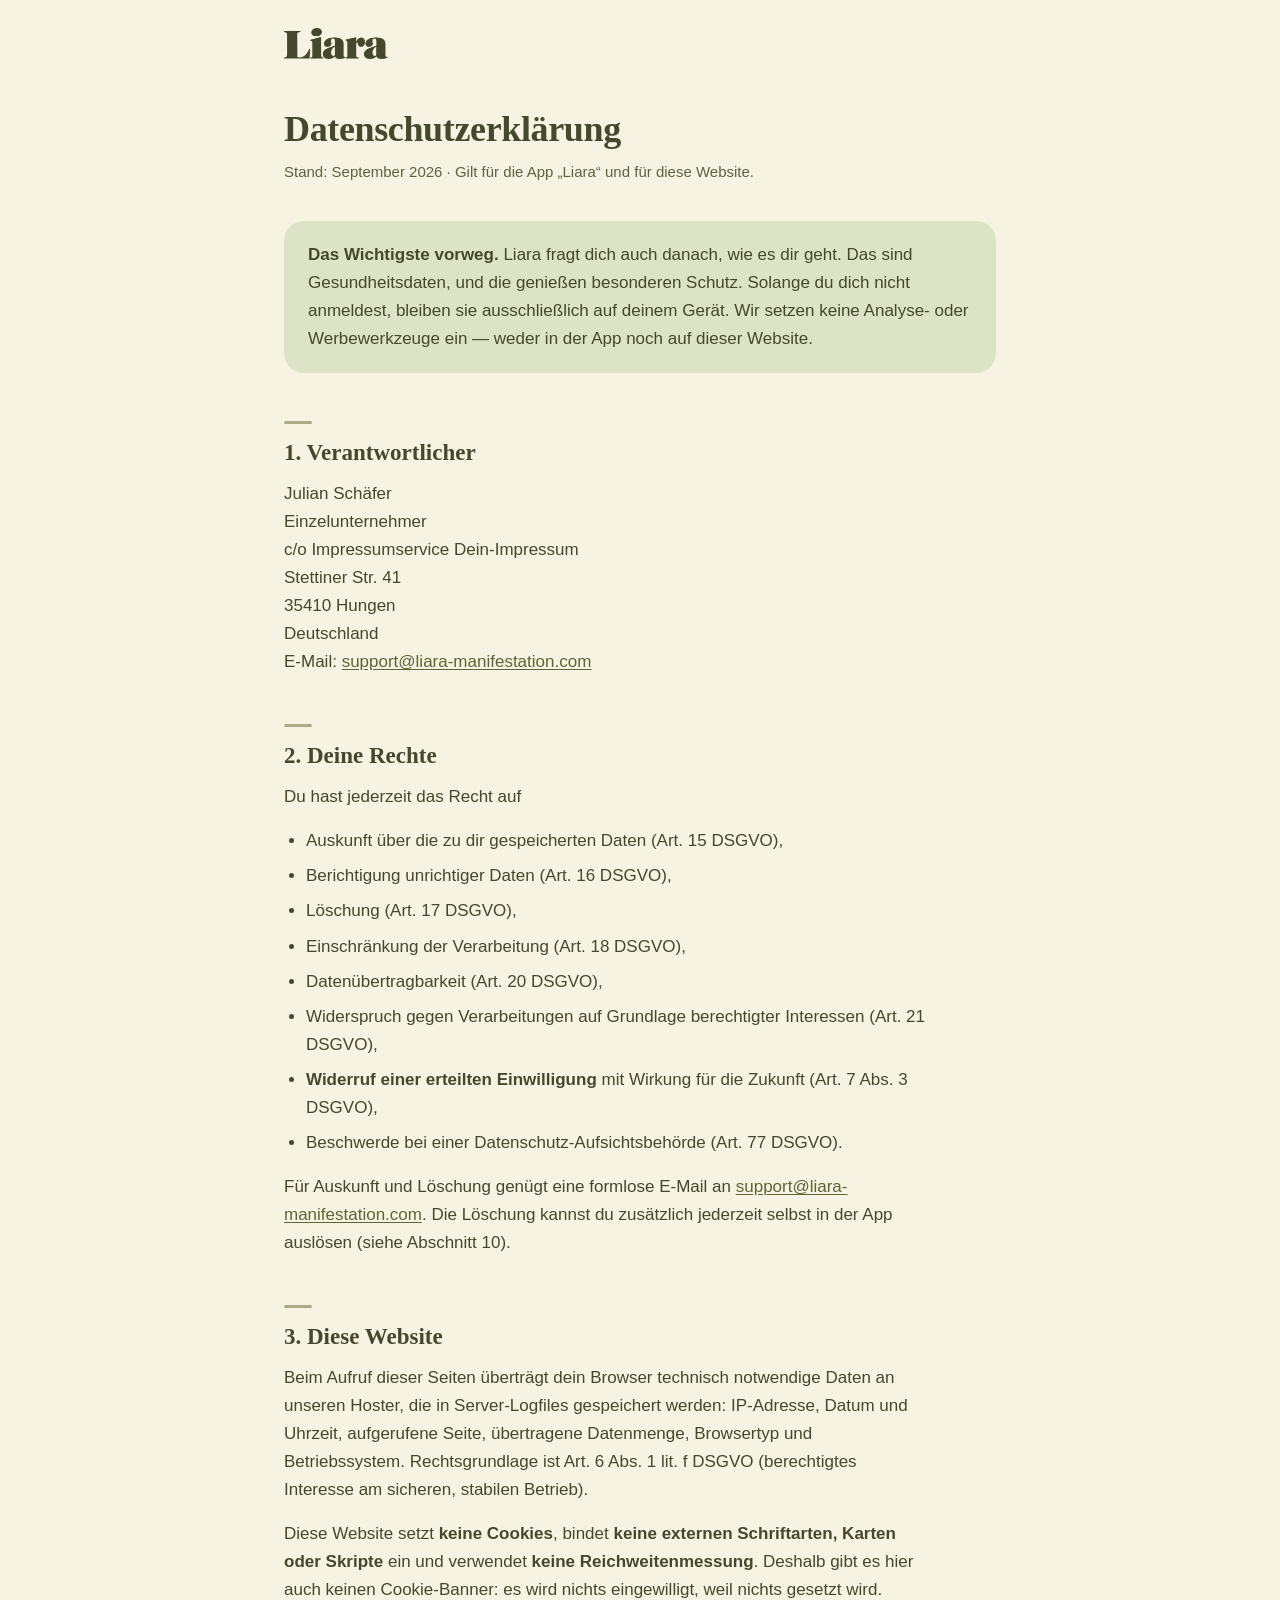
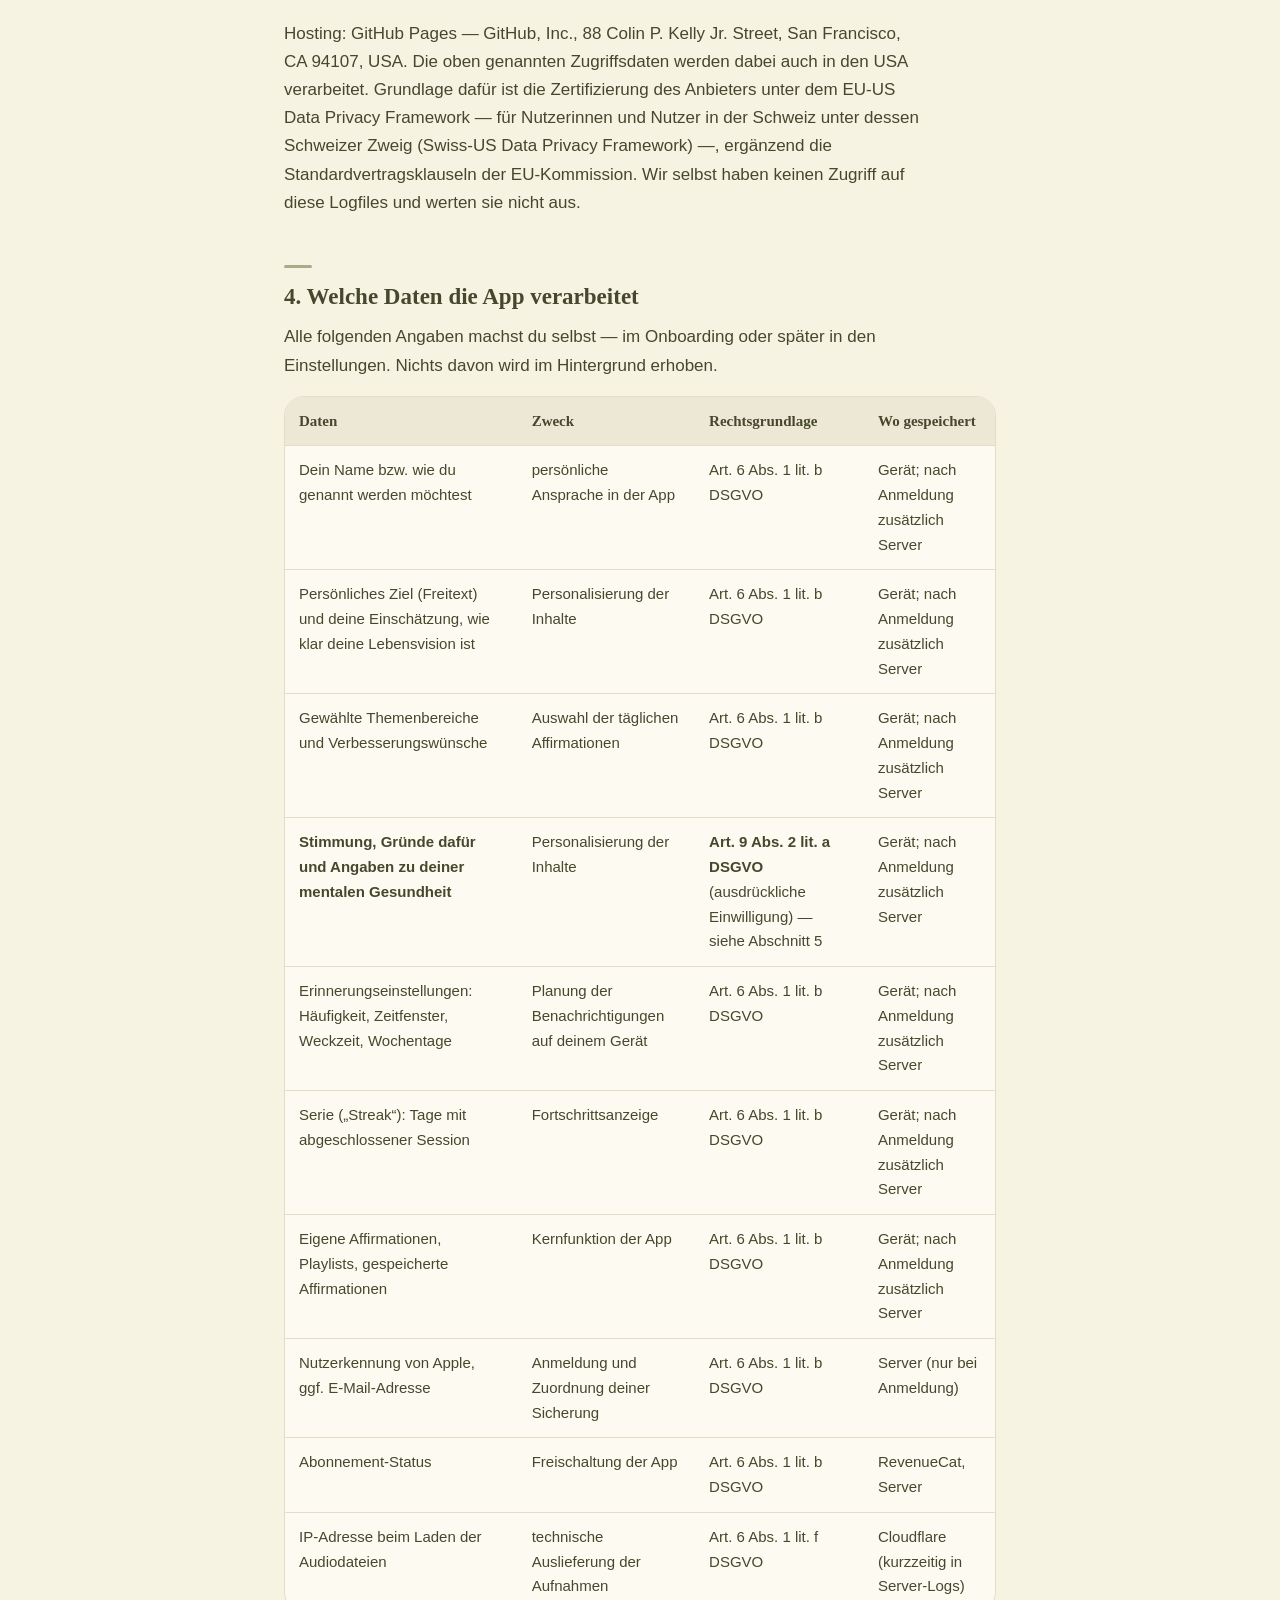
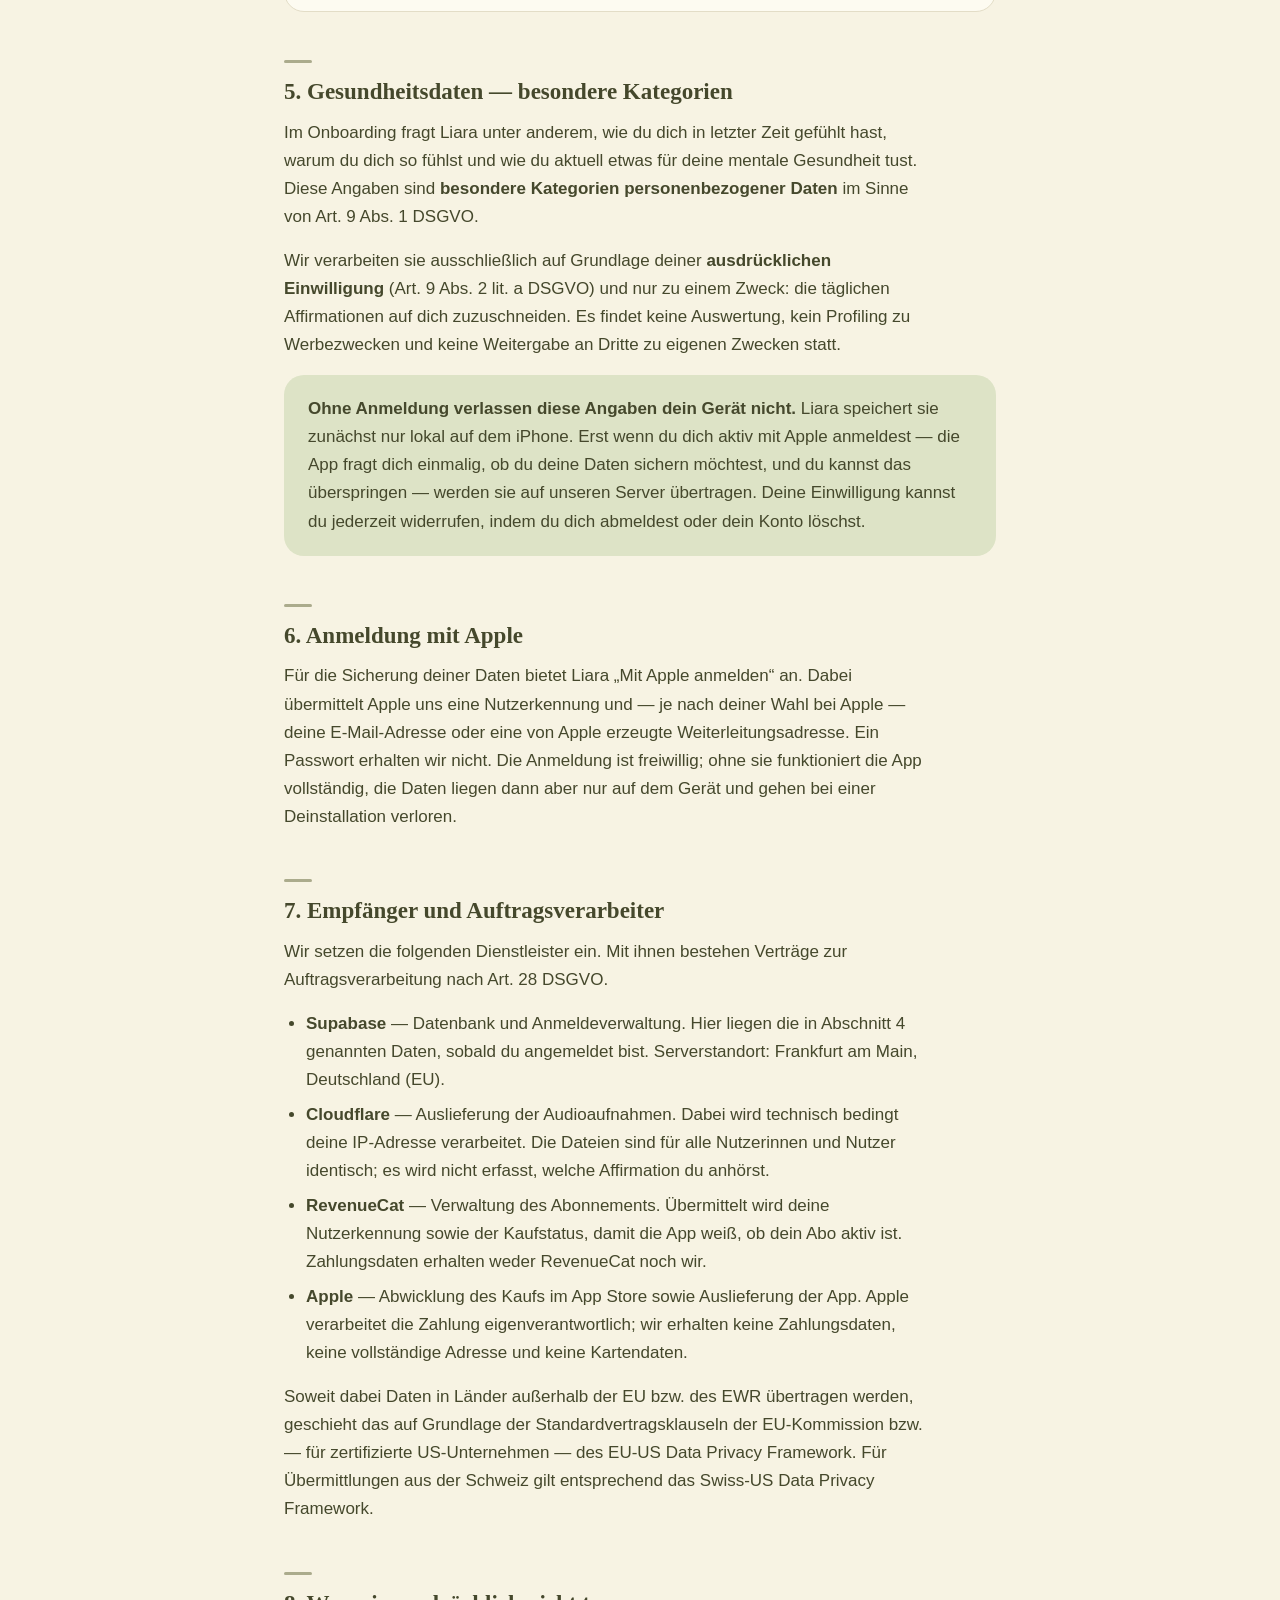
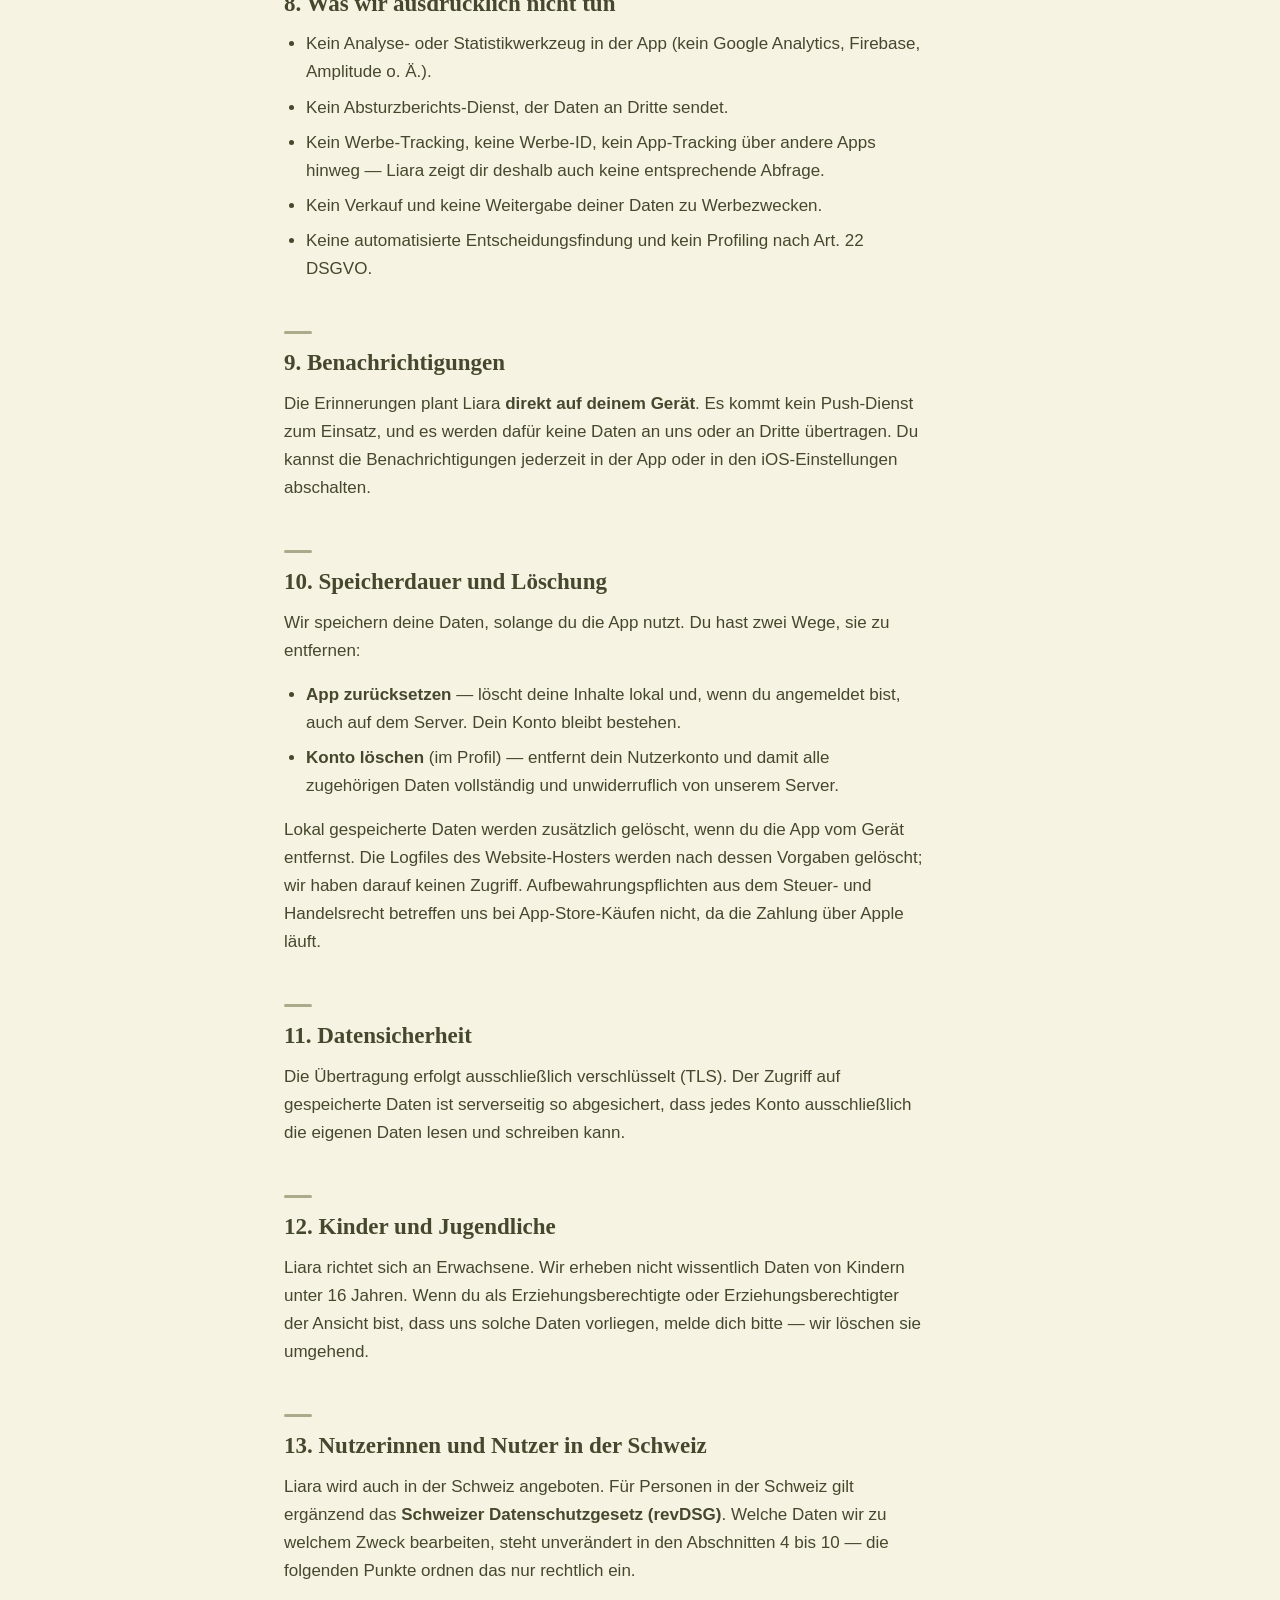
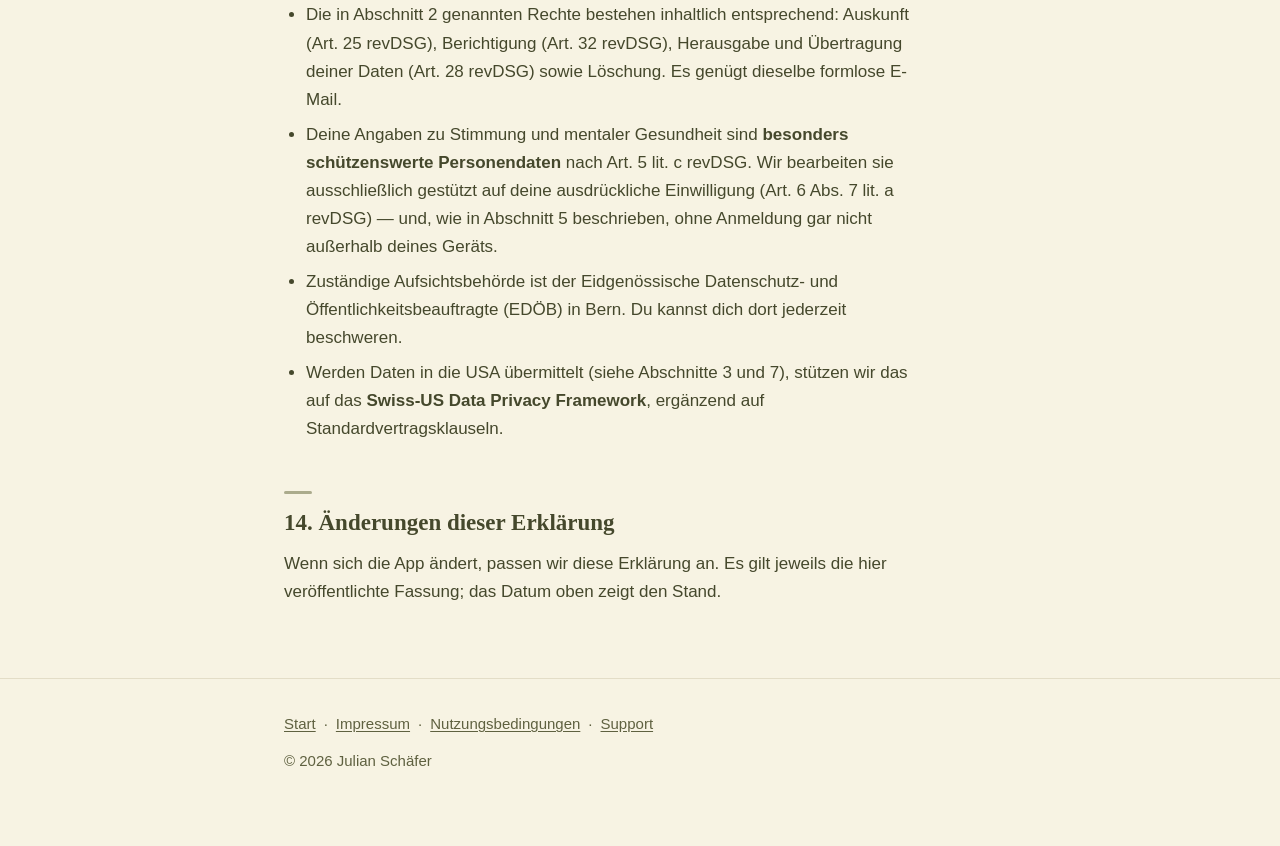
==== commit f295c8f5: "Add files via upload" ====
--- a/datenschutz.html
+++ b/datenschutz.html
@@ -88,9 +88,10 @@
       Hosting: GitHub Pages — GitHub, Inc., 88 Colin P. Kelly Jr. Street,
       San Francisco, CA 94107, USA. Die oben genannten Zugriffsdaten werden
       dabei auch in den USA verarbeitet. Grundlage dafür ist die Zertifizierung
-      des Anbieters unter dem EU-US Data Privacy Framework, ergänzend die
-      Standardvertragsklauseln der EU-Kommission. Wir selbst haben keinen
-      Zugriff auf diese Logfiles und werten sie nicht aus.
+      des Anbieters unter dem EU-US Data Privacy Framework — für Nutzerinnen und
+      Nutzer in der Schweiz unter dessen Schweizer Zweig (Swiss-US Data Privacy
+      Framework) —, ergänzend die Standardvertragsklauseln der EU-Kommission.
+      Wir selbst haben keinen Zugriff auf diese Logfiles und werten sie nicht aus.
     </p>
 
     <h2>4. Welche Daten die App verarbeitet</h2>
@@ -242,7 +243,8 @@
       Soweit dabei Daten in Länder außerhalb der EU bzw. des EWR übertragen
       werden, geschieht das auf Grundlage der Standardvertragsklauseln der
       EU-Kommission bzw. — für zertifizierte US-Unternehmen — des EU-US Data
-      Privacy Framework.
+      Privacy Framework. Für Übermittlungen aus der Schweiz gilt entsprechend
+      das Swiss-US Data Privacy Framework.
     </p>
 
     <h2>8. Was wir ausdrücklich nicht tun</h2>
@@ -301,7 +303,41 @@
       melde dich bitte — wir löschen sie umgehend.
     </p>
 
-    <h2>13. Änderungen dieser Erklärung</h2>
+    <h2>13. Nutzerinnen und Nutzer in der Schweiz</h2>
+    <p>
+      Liara wird auch in der Schweiz angeboten. Für Personen in der Schweiz gilt
+      ergänzend das <strong>Schweizer Datenschutzgesetz (revDSG)</strong>. Welche
+      Daten wir zu welchem Zweck bearbeiten, steht unverändert in den
+      Abschnitten 4 bis 10 — die folgenden Punkte ordnen das nur rechtlich ein.
+    </p>
+    <ul>
+      <li>
+        Die in Abschnitt 2 genannten Rechte bestehen inhaltlich entsprechend:
+        Auskunft (Art. 25 revDSG), Berichtigung (Art. 32 revDSG), Herausgabe und
+        Übertragung deiner Daten (Art. 28 revDSG) sowie Löschung. Es genügt
+        dieselbe formlose E-Mail.
+      </li>
+      <li>
+        Deine Angaben zu Stimmung und mentaler Gesundheit sind
+        <strong>besonders schützenswerte Personendaten</strong> nach
+        Art. 5 lit. c revDSG. Wir bearbeiten sie ausschließlich gestützt auf
+        deine ausdrückliche Einwilligung (Art. 6 Abs. 7 lit. a revDSG) — und,
+        wie in Abschnitt 5 beschrieben, ohne Anmeldung gar nicht außerhalb
+        deines Geräts.
+      </li>
+      <li>
+        Zuständige Aufsichtsbehörde ist der Eidgenössische Datenschutz- und
+        Öffentlichkeitsbeauftragte (EDÖB) in Bern. Du kannst dich dort jederzeit
+        beschweren.
+      </li>
+      <li>
+        Werden Daten in die USA übermittelt (siehe Abschnitte 3 und 7), stützen
+        wir das auf das <strong>Swiss-US Data Privacy Framework</strong>,
+        ergänzend auf Standardvertragsklauseln.
+      </li>
+    </ul>
+
+    <h2>14. Änderungen dieser Erklärung</h2>
     <p>
       Wenn sich die App ändert, passen wir diese Erklärung an. Es gilt jeweils
       die hier veröffentlichte Fassung; das Datum oben zeigt den Stand.
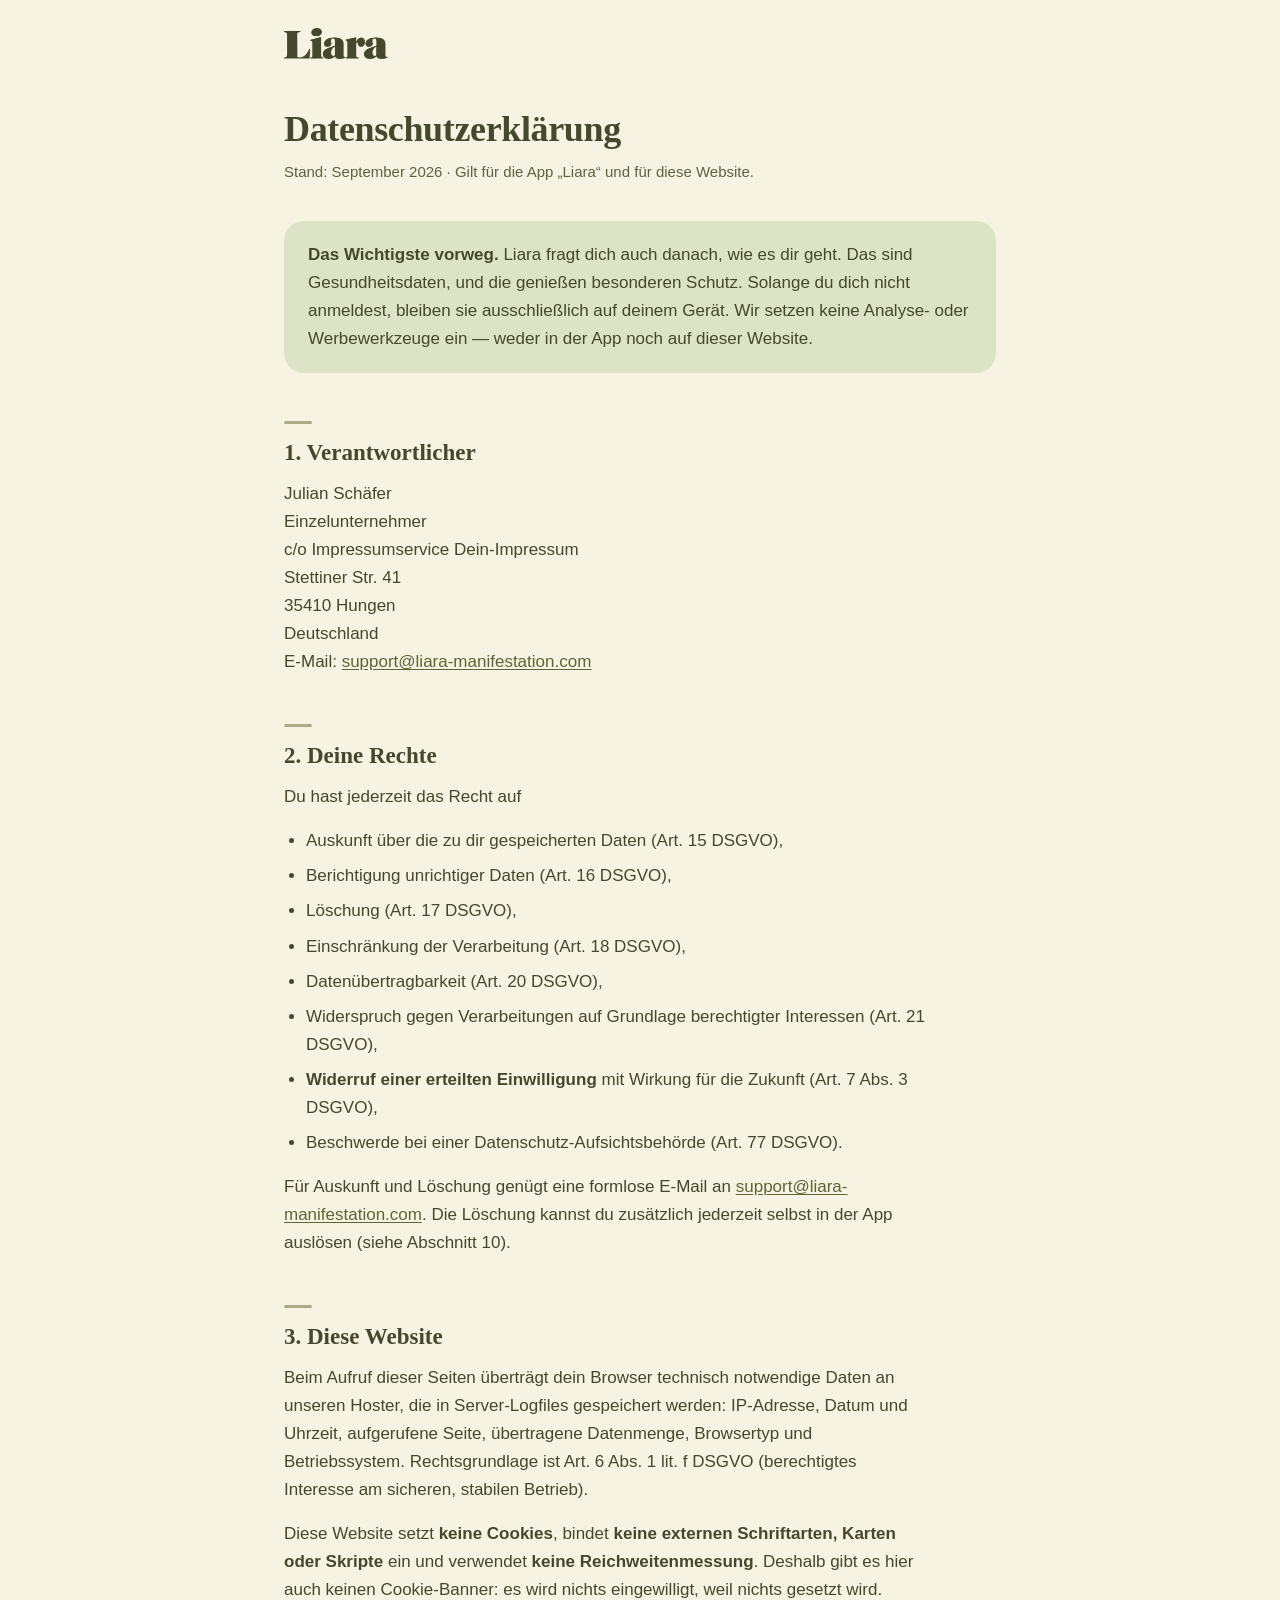
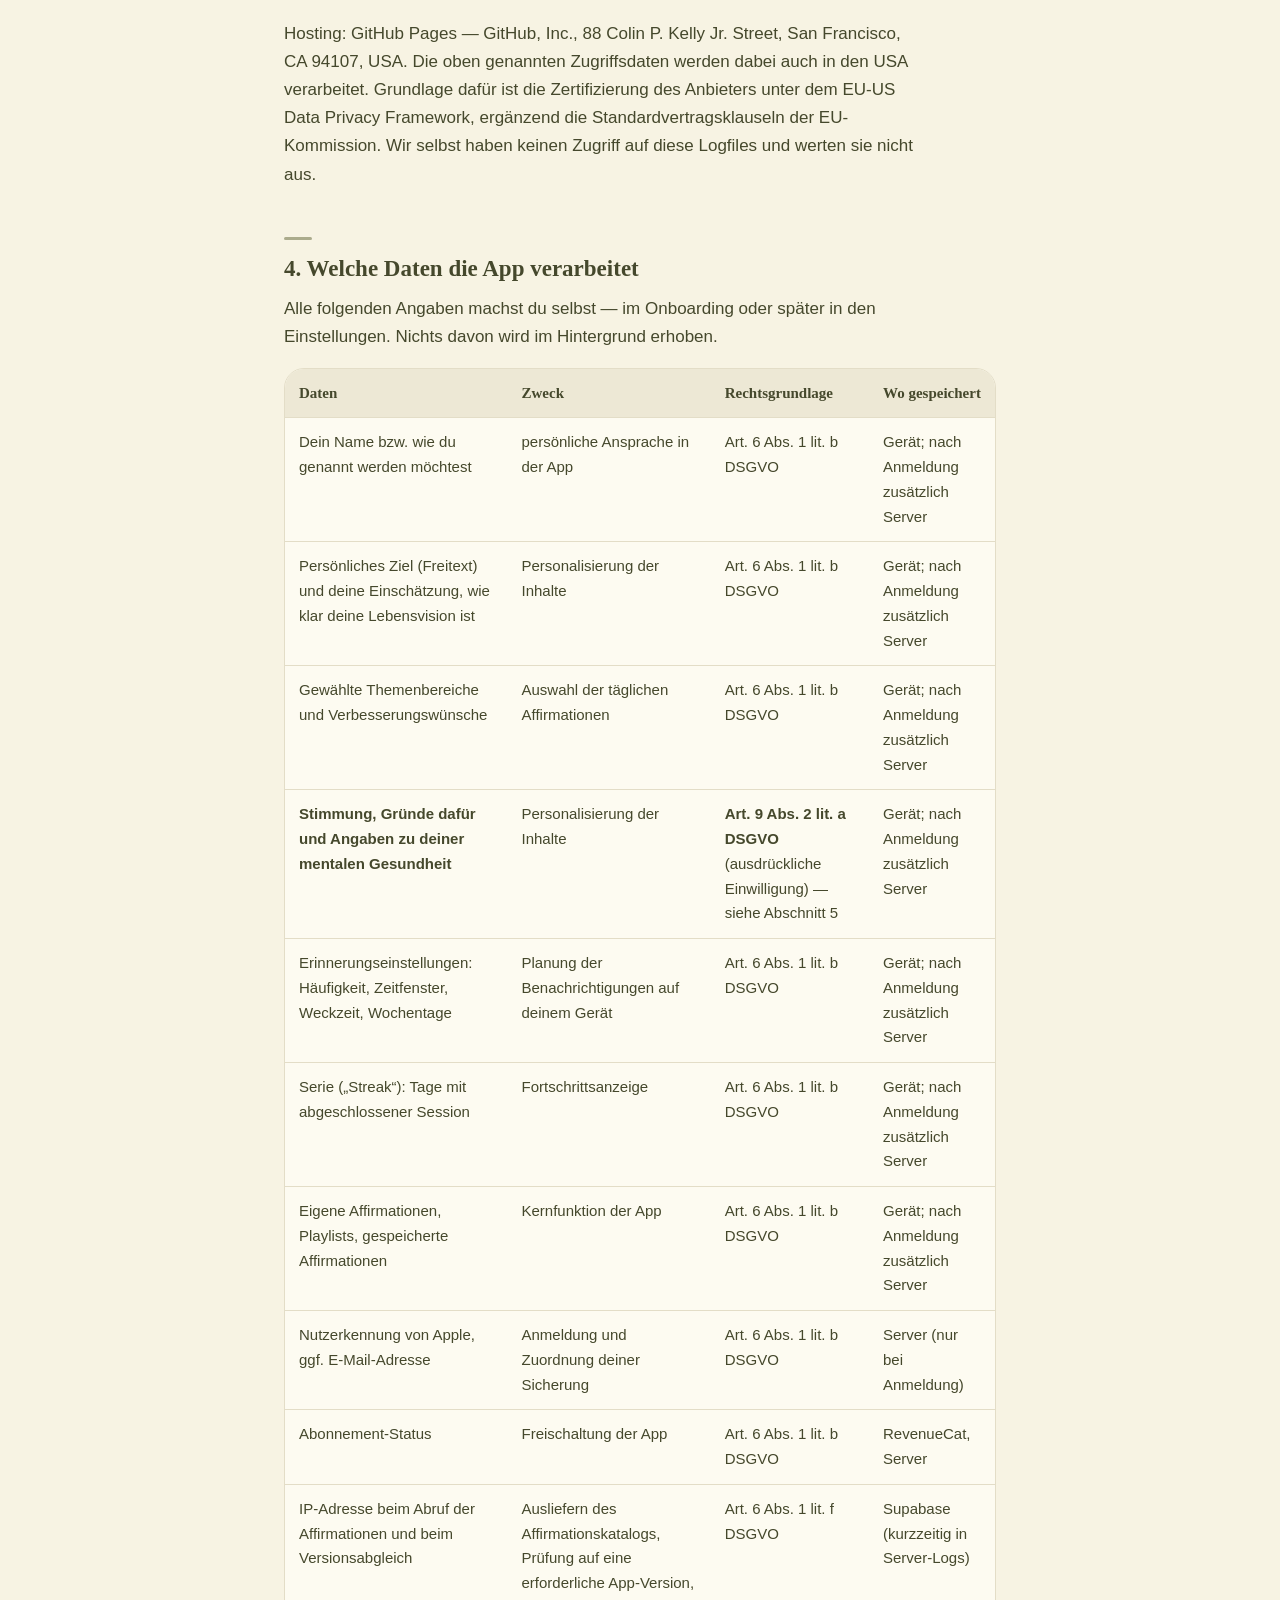
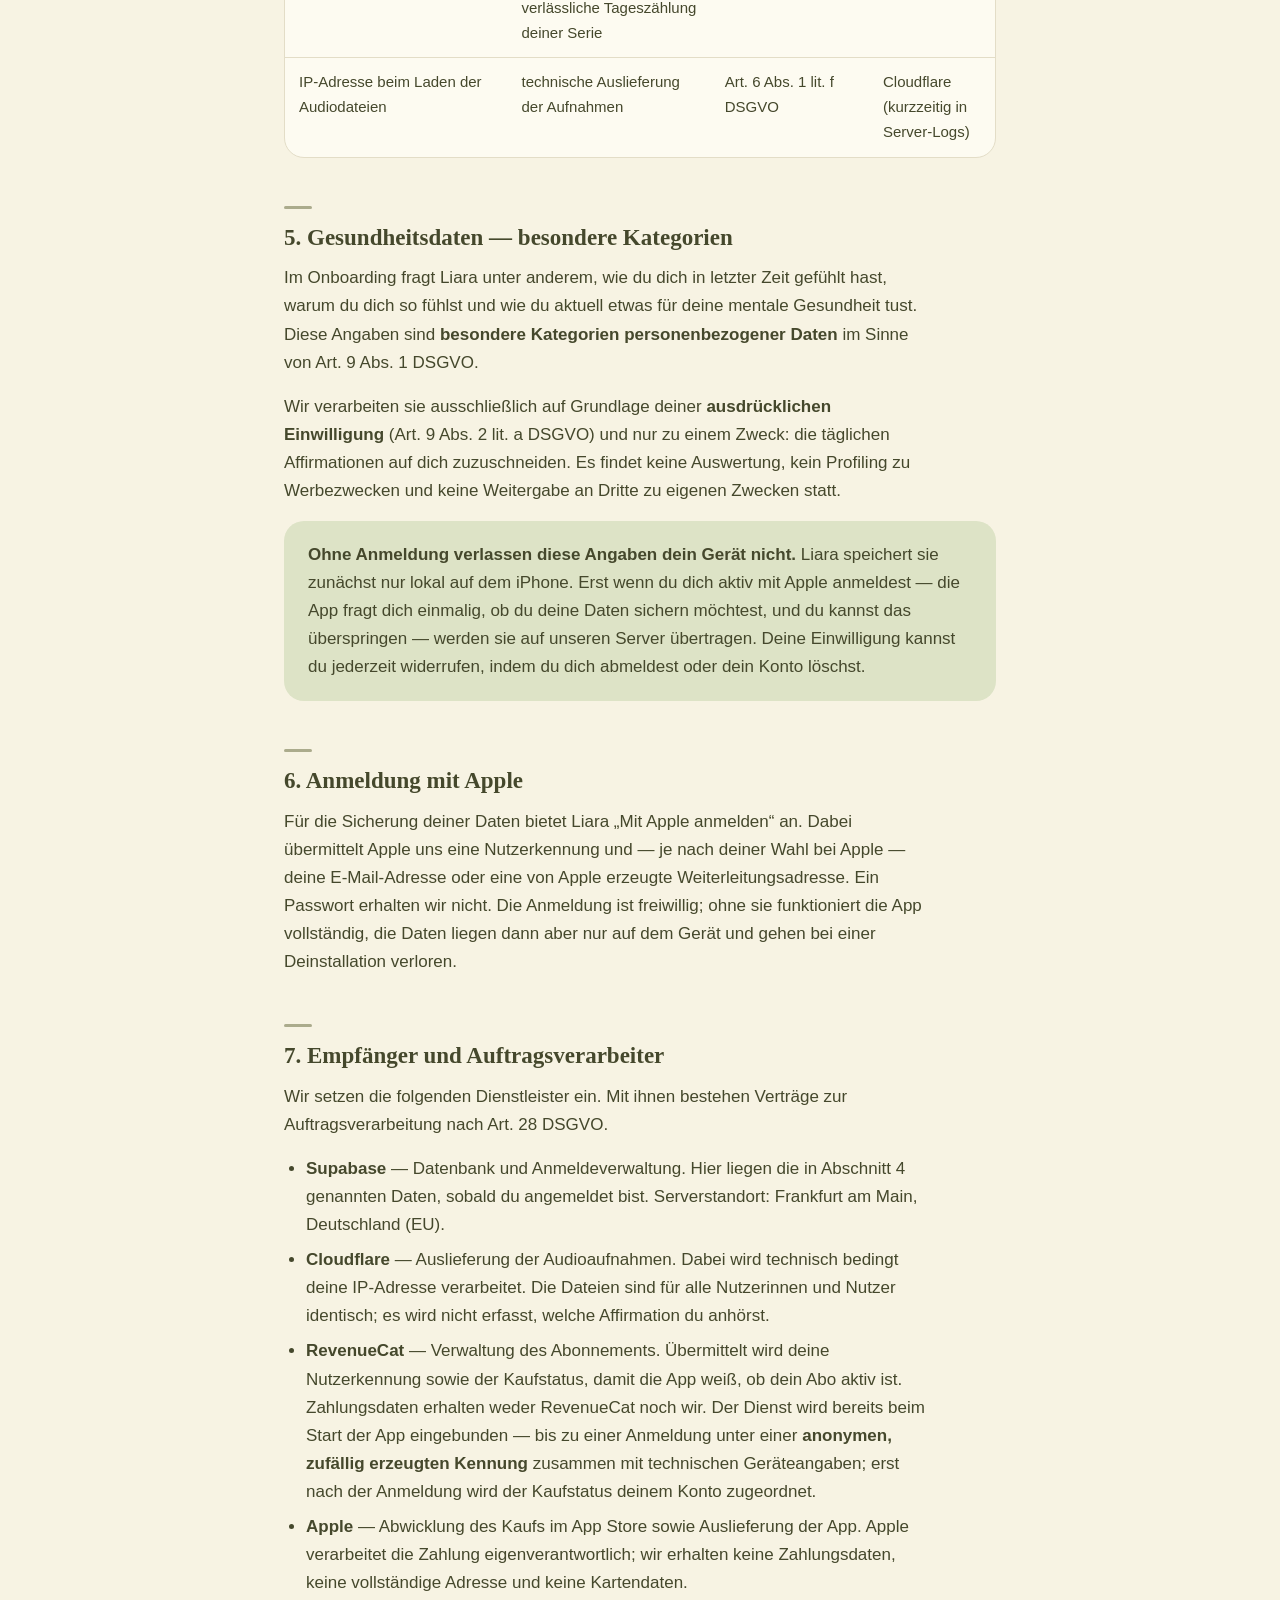
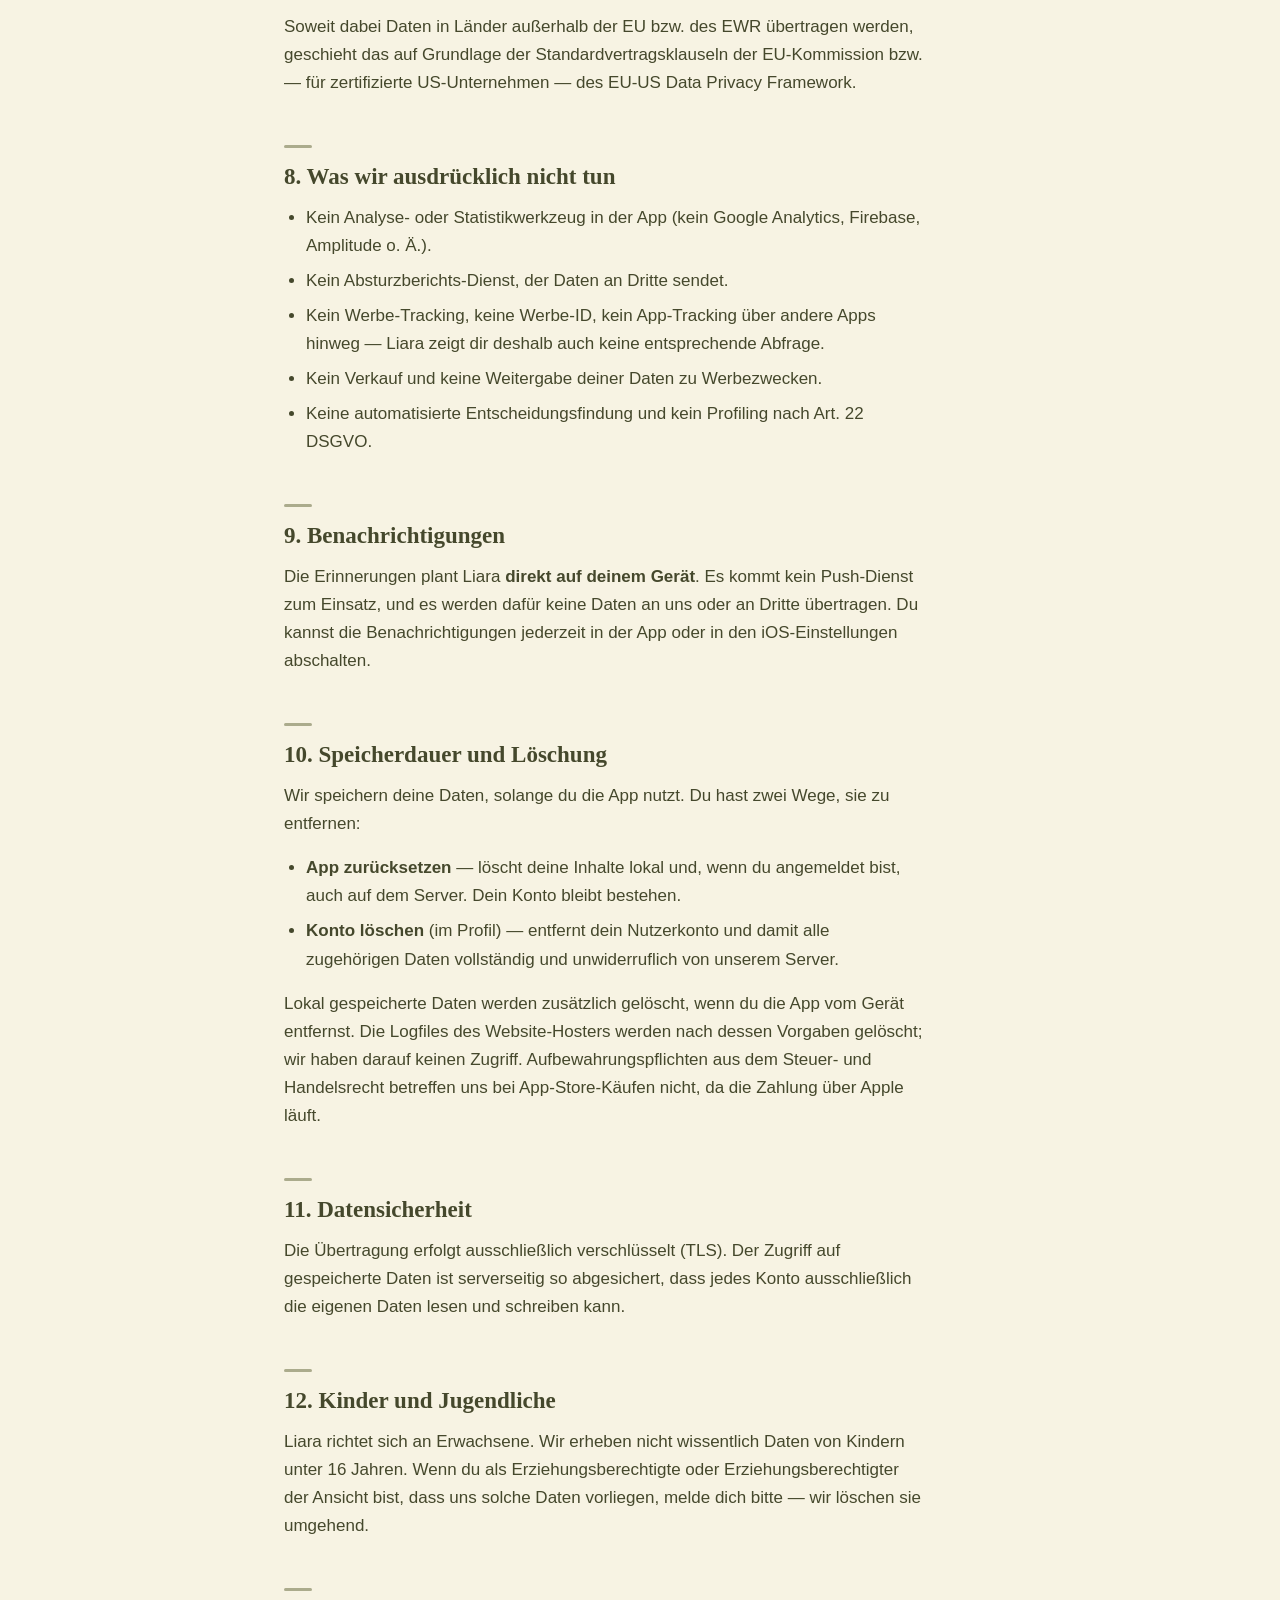
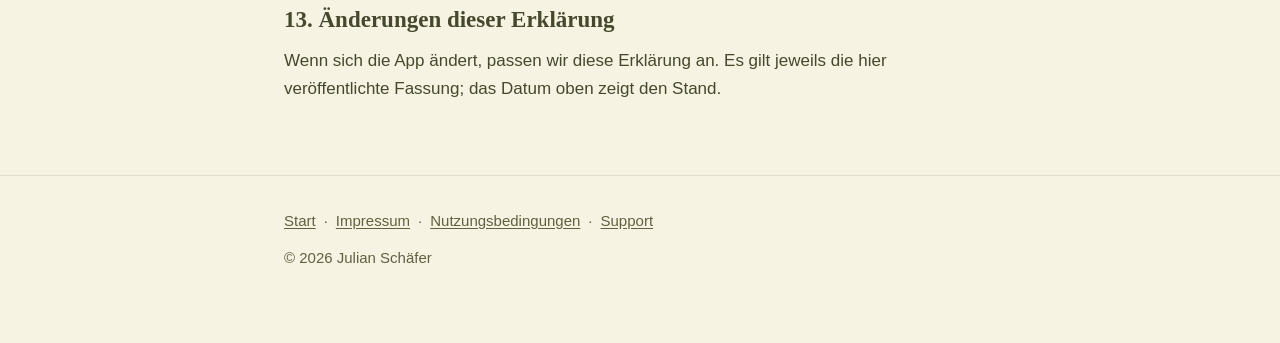
==== commit 8f8b0972: "Add files via upload" ====
--- a/datenschutz.html
+++ b/datenschutz.html
@@ -88,10 +88,9 @@
       Hosting: GitHub Pages — GitHub, Inc., 88 Colin P. Kelly Jr. Street,
       San Francisco, CA 94107, USA. Die oben genannten Zugriffsdaten werden
       dabei auch in den USA verarbeitet. Grundlage dafür ist die Zertifizierung
-      des Anbieters unter dem EU-US Data Privacy Framework — für Nutzerinnen und
-      Nutzer in der Schweiz unter dessen Schweizer Zweig (Swiss-US Data Privacy
-      Framework) —, ergänzend die Standardvertragsklauseln der EU-Kommission.
-      Wir selbst haben keinen Zugriff auf diese Logfiles und werten sie nicht aus.
+      des Anbieters unter dem EU-US Data Privacy Framework, ergänzend die
+      Standardvertragsklauseln der EU-Kommission. Wir selbst haben keinen
+      Zugriff auf diese Logfiles und werten sie nicht aus.
     </p>
 
     <h2>4. Welche Daten die App verarbeitet</h2>
@@ -164,6 +163,12 @@
             <td>Freischaltung der App</td>
             <td>Art. 6 Abs. 1 lit. b DSGVO</td>
             <td>RevenueCat, Server</td>
+          </tr>
+          <tr>
+            <td>IP-Adresse beim Abruf der Affirmationen und beim Versionsabgleich</td>
+            <td>Ausliefern des Affirmationskatalogs, Prüfung auf eine erforderliche App-Version, verlässliche Tageszählung deiner Serie</td>
+            <td>Art. 6 Abs. 1 lit. f DSGVO</td>
+            <td>Supabase (kurzzeitig in Server-Logs)</td>
           </tr>
           <tr>
             <td>IP-Adresse beim Laden der Audiodateien</td>
@@ -231,6 +236,10 @@
         <strong>RevenueCat</strong> — Verwaltung des Abonnements. Übermittelt
         wird deine Nutzerkennung sowie der Kaufstatus, damit die App weiß, ob
         dein Abo aktiv ist. Zahlungsdaten erhalten weder RevenueCat noch wir.
+        Der Dienst wird bereits beim Start der App eingebunden — bis zu einer
+        Anmeldung unter einer <strong>anonymen, zufällig erzeugten Kennung</strong>
+        zusammen mit technischen Geräteangaben; erst nach der Anmeldung wird der
+        Kaufstatus deinem Konto zugeordnet.
       </li>
       <li>
         <strong>Apple</strong> — Abwicklung des Kaufs im App Store sowie
@@ -243,8 +252,7 @@
       Soweit dabei Daten in Länder außerhalb der EU bzw. des EWR übertragen
       werden, geschieht das auf Grundlage der Standardvertragsklauseln der
       EU-Kommission bzw. — für zertifizierte US-Unternehmen — des EU-US Data
-      Privacy Framework. Für Übermittlungen aus der Schweiz gilt entsprechend
-      das Swiss-US Data Privacy Framework.
+      Privacy Framework.
     </p>
 
     <h2>8. Was wir ausdrücklich nicht tun</h2>
@@ -303,41 +311,7 @@
       melde dich bitte — wir löschen sie umgehend.
     </p>
 
-    <h2>13. Nutzerinnen und Nutzer in der Schweiz</h2>
-    <p>
-      Liara wird auch in der Schweiz angeboten. Für Personen in der Schweiz gilt
-      ergänzend das <strong>Schweizer Datenschutzgesetz (revDSG)</strong>. Welche
-      Daten wir zu welchem Zweck bearbeiten, steht unverändert in den
-      Abschnitten 4 bis 10 — die folgenden Punkte ordnen das nur rechtlich ein.
-    </p>
-    <ul>
-      <li>
-        Die in Abschnitt 2 genannten Rechte bestehen inhaltlich entsprechend:
-        Auskunft (Art. 25 revDSG), Berichtigung (Art. 32 revDSG), Herausgabe und
-        Übertragung deiner Daten (Art. 28 revDSG) sowie Löschung. Es genügt
-        dieselbe formlose E-Mail.
-      </li>
-      <li>
-        Deine Angaben zu Stimmung und mentaler Gesundheit sind
-        <strong>besonders schützenswerte Personendaten</strong> nach
-        Art. 5 lit. c revDSG. Wir bearbeiten sie ausschließlich gestützt auf
-        deine ausdrückliche Einwilligung (Art. 6 Abs. 7 lit. a revDSG) — und,
-        wie in Abschnitt 5 beschrieben, ohne Anmeldung gar nicht außerhalb
-        deines Geräts.
-      </li>
-      <li>
-        Zuständige Aufsichtsbehörde ist der Eidgenössische Datenschutz- und
-        Öffentlichkeitsbeauftragte (EDÖB) in Bern. Du kannst dich dort jederzeit
-        beschweren.
-      </li>
-      <li>
-        Werden Daten in die USA übermittelt (siehe Abschnitte 3 und 7), stützen
-        wir das auf das <strong>Swiss-US Data Privacy Framework</strong>,
-        ergänzend auf Standardvertragsklauseln.
-      </li>
-    </ul>
-
-    <h2>14. Änderungen dieser Erklärung</h2>
+    <h2>13. Änderungen dieser Erklärung</h2>
     <p>
       Wenn sich die App ändert, passen wir diese Erklärung an. Es gilt jeweils
       die hier veröffentlichte Fassung; das Datum oben zeigt den Stand.
--- a/style.css
+++ b/style.css
@@ -475,7 +475,11 @@
   }
 
   .shots {
-    grid-template-columns: repeat(3, 66%);
+    /* Eine Wisch-Leiste statt zweier Reihen: die Spalten entstehen implizit,
+       so viele wie es Motive gibt. */
+    grid-template-columns: none;
+    grid-auto-flow: column;
+    grid-auto-columns: 66%;
     gap: 14px;
     overflow-x: auto;
     scroll-snap-type: x mandatory;
